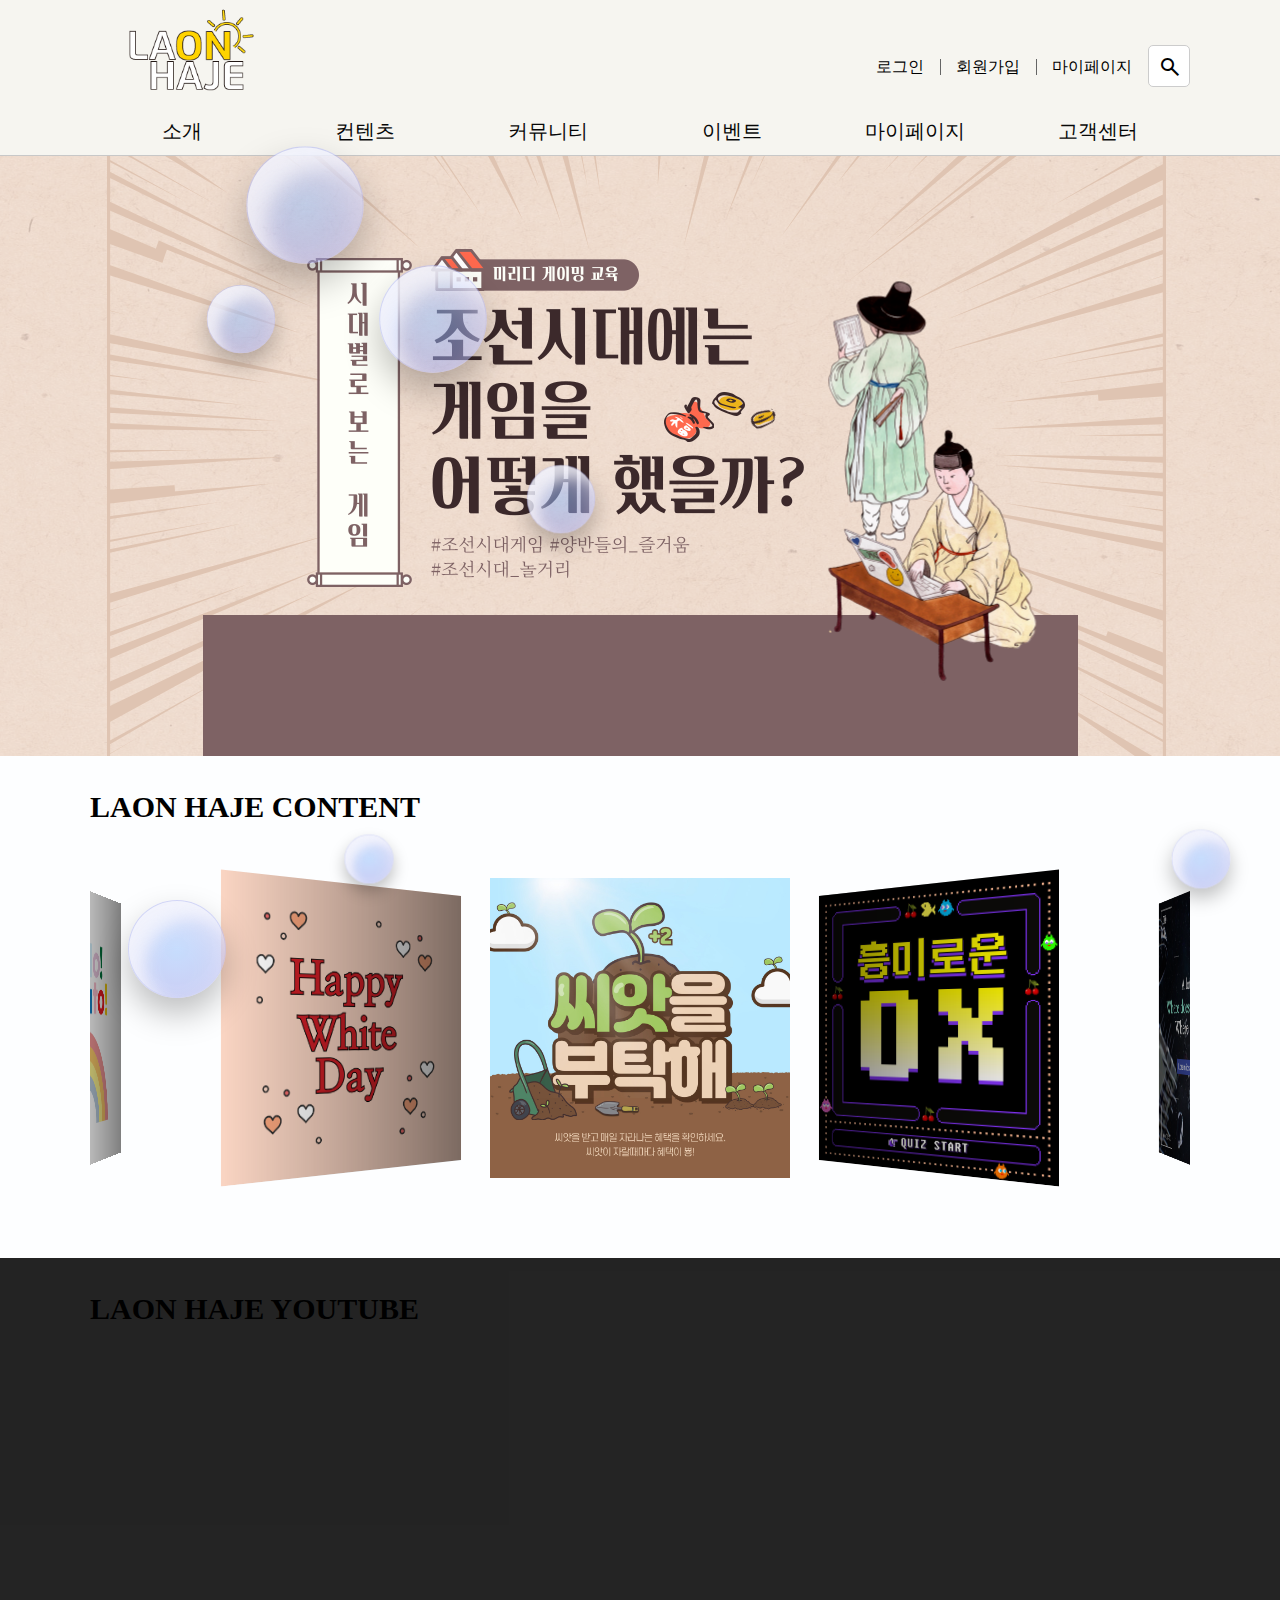
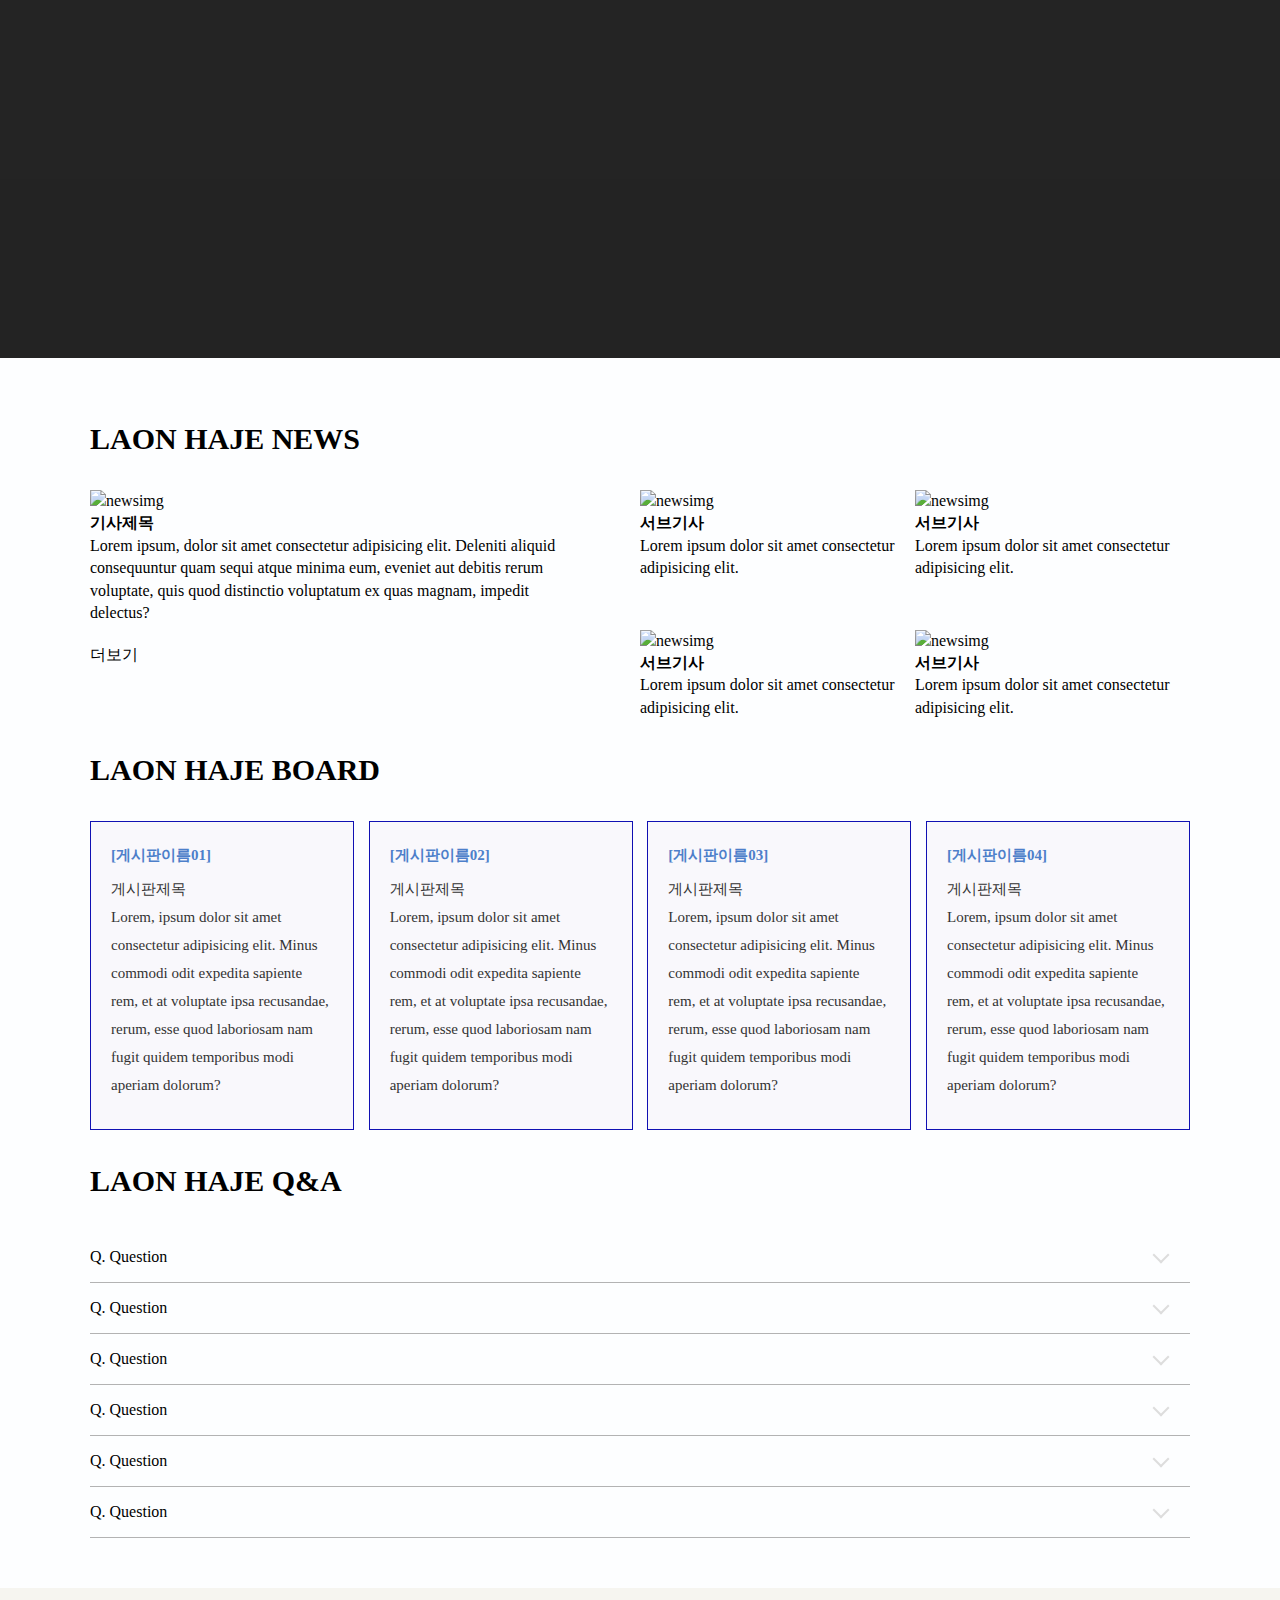
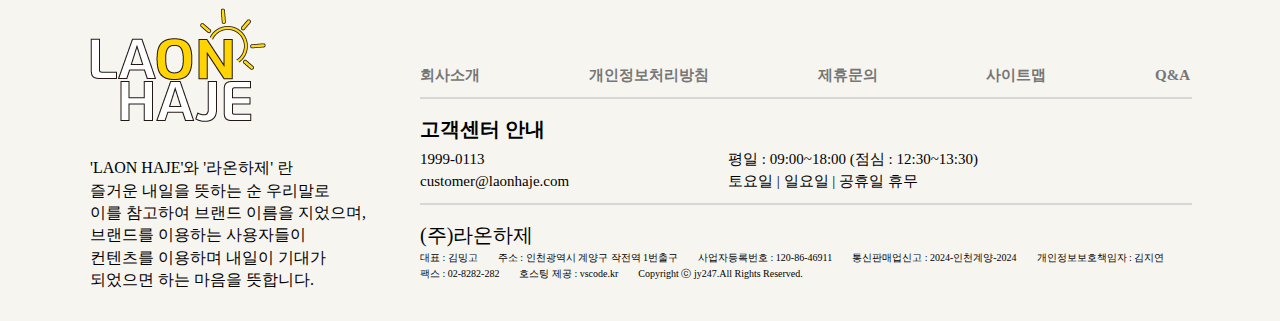
==== index.html @ 04960719 "경로변경" ====
<!DOCTYPE html>
<html lang="ko">
  <head>
    <meta charset="UTF-8" />
    <meta name="viewport" content="width=device-width, initial-scale=1.0" />
    <title>LAONHAJE RETRY</title>

    <link rel="stylesheet" href="./CSS/reset.css" />

    <!-- 슬라이드 -->
    <link rel="stylesheet"href="https://cdn.jsdelivr.net/npm/swiper@8/swiper-bundle.min.css"/>

    <!-- CSS연결 -->
    <link rel="stylesheet" href="./CSS/style.css" />
    <link rel="stylesheet" href="./CSS/slide.css" />
    <link rel="stylesheet" href="./SCSS/style.scss">

    <!-- 구글 머티리얼 아이콘 연결 -->
    <link rel="preconnect" href="https://fonts.googleapis.com" />
    <link rel="preconnect" href="https://fonts.gstatic.com" crossorigin />
    <link href="https://fonts.googleapis.com/css2?family=Nanum+Gothic:wght@400;700&display=swap" rel="stylesheet" />

    <link rel="stylesheet" href="https://fonts.googleapis.com/css2?family=Material+Symbols+Outlined:opsz,wght,FILL,GRAD@24,400,0,0" />  


    <!--  GSAP (애니메이션 링크) 순서주의!! -->
    <!-- main.js에서 사용하므로 js 앞에다가 두기 -->
    <!-- https://cdnjs.com/libraries/gsap -->
    <script
      src="https://cdnjs.cloudflare.com/ajax/libs/gsap/3.12.5/gsap.min.js"
      integrity="sha512-7eHRwcbYkK4d9g/6tD/mhkf++eoTHwpNM9woBxtPUBWm67zeAfFC+HrdoE2GanKeocly/VxeLvIqwvCdk7qScg=="
      crossorigin="anonymous"
      referrerpolicy="no-referrer"
    ></script>

    <!-- ScrollToPlugin -->
    <script
      src="https://cdnjs.cloudflare.com/ajax/libs/gsap/3.12.5/ScrollToPlugin.min.js"
      integrity="sha512-1PKqXBz2ju2JcAerHKL0ldg0PT/1vr3LghYAtc59+9xy8e19QEtaNUyt1gprouyWnpOPqNJjL4gXMRMEpHYyLQ=="
      crossorigin="anonymous"
      referrerpolicy="no-referrer"
    ></script>

    <!-- ScrollMagic  -->
    <script
      src="https://cdnjs.cloudflare.com/ajax/libs/ScrollMagic/2.0.8/ScrollMagic.min.js"
      integrity="sha512-8E3KZoPoZCD+1dgfqhPbejQBnQfBXe8FuwL4z/c8sTrgeDMFEnoyTlH3obB4/fV+6Sg0a0XF+L/6xS4Xx1fUEg=="
      crossorigin="anonymous"
      referrerpolicy="no-referrer"
    ></script>

    <!-- EVENT SLIDE -->
    <script src="https://cdn.jsdelivr.net/npm/swiper@8/swiper-bundle.min.js"></script>

    <!-- 스크립트 -->
    <script defer src="./JS/script.js"></script>
    <script defer src="./JS/youtub.js"></script>
    <script defer src="./JS/slide.js"></script>
  </head>
  <body>
    <!-- 장난꾸러기 낭낭 + 밝은 컬러 색상 컨택 -->
    <!-- 버블버블 느낌 (백그라운드 이미지에 == 이벤트 같은 페이지 백그라운드로 넣어버리기 auto XX 새로고침 했을때 뽈로로롱)낭낭 + 통통뛰는 느낌 애니메이션 컨택 -->
    <!-- 네브 바 하버 드롭다운 각각 주기 -->
    <!-- 네븝바 li a  하버시 볼드체 + 그림자 색상 넣기 -->
    <!-- 서치바 트랜지션 애니메이션 -->
    <!-- 헤더영역 -->

    <header id="header">
      <!-- .inner : 내용을 가운데 정렬하는 용도 -->
      <div class="inner">
        <a href="./index.html" class="logo">
          <img src="./IMG/logo_01.png" alt="logo" />
        </a>

        <!-- sub menu(header right top) -->
        <div class="sub-menu">
          <!-- menu item -->
          <ul class="menu">
            <li>
              <a href="./login.html">로그인</a>
            </li>
            <li>
              <a href="./join.html">회원가입</a>
            </li>
            <li>
              <a href="./login.html">마이페이지</a>
            </li>
          </ul>
          <!-- 검색영역 -->
          <div class="search">
            <input type="text" placeholder="궁금하신 점이 있으신가요?" />
            <span class="material-symbols-outlined">
              search
              </span>
          </div>
        </div>

        <!-- main menu (header right bottom)-->

      <nav>
        <ul class="main-menu">
          <li class="item">
            <a href="javascript:void(0)" class="item__name">소개</a>
            <div class="item__contents">
              <ul class="inner">
                <li><a href="javascript:void(0)">CI</a></li>
                <li><a href="javascript:void(0)">회사소개</a></li>
              </ul>
            </div>
          </li>

          <li class="item">
            <a href="javascript:void(0)" class="item__name">컨텐츠</a>
            <div class="item__contents">
              <ul class="inner">
                <!-- HOT DEAL강조해주기 -->
                <li><a href="javascript:void(0)">HOT DEAL</a></li>
                <li><a href="javascript:void(0)">FREE</a></li>
                <li><a href="./GAME.html">GAME</a></li>
                <li><a href="javascript:void(0)">MOVIE</a></li>
                <li><a href="javascript:void(0)">TRAVEL</a></li>
                <li><a href="javascript:void(0)">STUDY</a></li>
              </ul>
            </div>
          </li>

          <li class="item">
            <a href="javascript:void(0)" class="item__name">커뮤니티</a>
            <div class="item__contents">
              <ul class="inner">
                <li><a href="javascript:void(0)">후기공유</a></li>
                <li><a href="javascript:void(0)">컨텐츠 추천</a></li>
                <li><a href="javascript:void(0)">직원들의 리액션</a></li>
                <li><a href="javascript:void(0)">직원들의 추천템</a></li>
              </ul>
            </div>
          </li>

          <li class="item">
            <a href="javascript:void(0)" class="item__name">이벤트</a>
            <div class="item__contents">
              <ul class="inner">
                <li><a href="javascript:void(0)">진행중 이벤트</a></li>
                <li><a href="javascript:void(0)">당첨자 발표</a></li>
                <li><a href="javascript:void(0)">종료된 이벤트</a></li>
              </ul>
            </div>
          </li>

          <li class="item">
            <a href="javascript:void(0)" class="item__name">마이페이지</a>
            <div class="item__contents">
              <ul class="inner">
                <!-- 말을 좀 다듬어야 할듯 -->
                <li><a href="./login.html">개인정보</a></li>
                <li><a href="./login.html">나의 컨텐츠</a></li>
                <li><a href="./login.html">응모한 이벤트</a></li>
              </ul>
            </div>
          </li>

          <li class="item">
            <a href="javascript:void(0)" class="item__name">고객센터</a>
            <div class="item__contents">
              <ul class="inner">
                <li><a href="javascript:void(0)">자주하는 질문</a></li>
                <li><a href="./login.html">건의하기</a></li>
                <li><a href="javascript:void(0)">Q&A</a></li>
              </ul>
            </div>
          </li>
        </ul>
      </nav>
      </div>
    </header>

    <!-- 컨텐츠 영역 -->

    <!-- MAIN BANNER -->
    <section id="full">
      <div class="bubble-group">
        <div class="bubble b1"></div>
        <div class="bubble b2"></div>
        <div class="bubble b3"></div>
        <div class="bubble b4"></div>
        <div class="bubble b5"></div>
        <div class="bubble b6"></div>
        <div class="bubble b7"></div>
      </div>
      <section class="main_banner">
        <!-- Swiper -->
        <div class="swiper mySwiper">
          <div class="swiper-wrapper">
            <div class="swiper-slide"><img src="./IMG/Slide01.png" alt="slide_img01"></div>
            <div class="swiper-slide"><img src="./IMG/Slide02.png" alt="slide_img02"></div>
            <div class="swiper-slide"><img src="./IMG/Slide03.png" alt="slide_img03"></div>
            <div class="swiper-slide"><img src="./IMG/Slide04.png" alt="slide_img04"></div>
            <div class="swiper-slide"><img src="./IMG/Slide05.png" alt="slide_img05"></div>
            <div class="swiper-slide"><img src="./IMG/Slide06.png" alt="slide_img06"></div>
            <div class="swiper-slide"><img src="./IMG/Slide07.png" alt="slide_img07"></div>
            <div class="swiper-slide"><img src="./IMG/Slide08.png" alt="slide_img08"></div>
            <div class="swiper-slide"><img src="./IMG/Slide09.png" alt="slide_img09"></div>
          </div>
          <div class="swiper-button-next"></div>
          <div class="swiper-button-prev"></div>
        </div>
        <!-- <img src="" alt=""> -->
      </section>

      <!-- CONTENT -->
      <section class="content inner">
        <h2>LAON HAJE CONTENT</h2>
        <!-- <div class="content_focus">
          <span class="content_focus01"></span>
          <span class="content_focus02"></span>
          <span class="content_focus03"></span>
        </div> -->
        <div class="swiper mySwiper">
          <div class="swiper-wrapper">
            <div class="swiper-slide">
              <img src="./IMG/content01.jpg" alt="slide02_img"/>
            </div>
            <div class="swiper-slide">
              <img src="./IMG/content02.jpg"  alt="slide02_img"/>
            </div>
            <div class="swiper-slide">
              <img src="./IMG/content03.jpg" alt="slide02_img" />
            </div>
            <div class="swiper-slide">
              <img src="./IMG/content04.jpg" alt="slide02_img" />
            </div>
            <div class="swiper-slide">
              <img src="./IMG/content05.jpg" alt="slide02_img" />
            </div>
            <div class="swiper-slide">
              <img src="./IMG/content06.jpg" alt="slide02_img" />
            </div>
            <div class="swiper-slide">
              <img src="./IMG/content07.jpg" alt="slide02_img" />
            </div>
            <div class="swiper-slide">
              <img src="./IMG/content08.jpg" alt="slide02_img" />
            </div>
            <div class="swiper-slide">
              <img src="./IMG/content09.jpg" alt="slide02_img" />
            </div>
          </div>

          <div class="swiper-pagination"></div>
        </div>
      </section>

      <!-- YOUTUBE -->
      <section class="youtube">
        <h2 class="inner">LAON HAJE YOUTUBE</h2>
        <div class="youtube__area">
          <!-- 살제 영상이 재생될 요소 -->
          <div id="player"></div>
        </div>

        <!-- 섹션 전체를 덮을 요소 -->
        <div class="youtube__cover"></div>
      </section>

      <!-- NEWS -->
      <section class="news inner">
        <h2>LAON HAJE NEWS</h2>
        <div class="contenst-news">
          <div class="left">
            <div class="left_box">
              <div class="main_news_box">
                <img src="https://via.placeholder.com/500x230" alt="newsimg">
                <a href="#none">
                  <h3>기사제목</h3>
                  <p>Lorem ipsum, dolor sit amet consectetur adipisicing elit. Deleniti aliquid consequuntur quam sequi atque minima eum, eveniet aut debitis rerum voluptate, quis quod distinctio voluptatum ex quas magnam, impedit delectus?</p>
                  <a href="#none" class="btn">더보기</a>
                </a>
              </div>
            </div>
          </div>

          <div class="right">
            <div class="right_box">
              <div class="top-news">
                <div class="sub_news_box01">
                  <img src="https://via.placeholder.com/250x100" alt="newsimg" />
                  <a href="#none">
                    <h4>서브기사</h4>
                    <p>Lorem ipsum dolor sit amet consectetur adipisicing elit.</p>
                  </a>
                </div>
                <div class="sub_news_box01">
                  <img src="https://via.placeholder.com/250x100" alt="newsimg" />
                  <a href="#none">
                    <h4>서브기사</h4>
                    <p>Lorem ipsum dolor sit amet consectetur adipisicing elit.</p>
                  </a>
                </div>
              </div>
              <div class="bottom-news">
                <div class="sub_news_box01">
                  <img src="https://via.placeholder.com/250x100" alt="newsimg" />
                  <a href="#none">
                    <h4>서브기사</h4>
                    <p>Lorem ipsum dolor sit amet consectetur adipisicing elit.</p>
                  </a>
                </div>
                <div class="sub_news_box01">
                  <img src="https://via.placeholder.com/250x100" alt="newsimg" />
                  <a href="#none">
                    <h4>서브기사</h4>
                    <p>Lorem ipsum dolor sit amet consectetur adipisicing elit.</p>
                  </a>
                </div>
              </div>
            </div>
          </div>
        </div>
      </section>

      <!-- BOARD -->
      <!-- 팝업 추가 예정 -->
      <section class="board inner">
        <h2>LAON HAJE BOARD</h2>
        <ul class="board-line">
          <li>
            <a href="#none" class="defalt_board">
              <span>[게시판이름01]</span>
              <p>게시판제목</p>
              <p>
                Lorem, ipsum dolor sit amet consectetur adipisicing elit. Minus
                commodi odit expedita sapiente rem, et at voluptate ipsa
                recusandae, rerum, esse quod laboriosam nam fugit quidem
                temporibus modi aperiam dolorum?
              </p>
            </a>
            <div class="hidden_board h-01">
              <span>[게시판이름01]</span>
              <p>게시판제목</p>
              <p>
                Lorem, ipsum dolor sit amet consectetur adipisicing elit. Minus
                commodi odit expedita sapiente rem, et at voluptate ipsa
                recusandae, rerum, esse quod laboriosam nam fugit quidem
                temporibus modi aperiam dolorum?
              </p>
              <a class="close_btn" href="#none"> 더보기 </a>
            </div>
          </li>

          <li>
            <a href="#none" class="defalt_board">
              <span>[게시판이름02]</span>
              <p>게시판제목</p>
              <p>
                Lorem, ipsum dolor sit amet consectetur adipisicing elit. Minus
                commodi odit expedita sapiente rem, et at voluptate ipsa
                recusandae, rerum, esse quod laboriosam nam fugit quidem
                temporibus modi aperiam dolorum?
              </p>
            </a>
            <div class="hidden_board h-02">
              <span>[게시판이름02]</span>
              <p>게시판제목</p>
              <p>
                Lorem, ipsum dolor sit amet consectetur adipisicing elit. Minus
                commodi odit expedita sapiente rem, et at voluptate ipsa
                recusandae, rerum, esse quod laboriosam nam fugit quidem
                temporibus modi aperiam dolorum?
              </p>
              <a class="close_btn" href="#none"> 더보기 </a>
            </div>
          </li>

          <li class="mobile_hidden">
            <a href="#none" class="defalt_board">
              <span>[게시판이름03]</span>
              <p>게시판제목</p>
              <p>
                Lorem, ipsum dolor sit amet consectetur adipisicing elit. Minus
                commodi odit expedita sapiente rem, et at voluptate ipsa
                recusandae, rerum, esse quod laboriosam nam fugit quidem
                temporibus modi aperiam dolorum?
              </p>
            </a>
            <div class="hidden_board h-03">
              <span>[게시판이름03]</span>
              <p>게시판제목</p>
              <p>
                Lorem, ipsum dolor sit amet consectetur adipisicing elit. Minus
                commodi odit expedita sapiente rem, et at voluptate ipsa
                recusandae, rerum, esse quod laboriosam nam fugit quidem
                temporibus modi aperiam dolorum?
              </p>
              <a class="close_btn" href="#none"> 더보기 </a>
            </div>
          </li>

          <li class="mobile_hidden">
            <a href="#none" class="defalt_board">
              <span>[게시판이름04]</span>
              <p>게시판제목</p>
              <p>
                Lorem, ipsum dolor sit amet consectetur adipisicing elit. Minus
                commodi odit expedita sapiente rem, et at voluptate ipsa
                recusandae, rerum, esse quod laboriosam nam fugit quidem
                temporibus modi aperiam dolorum?
              </p>
            </a>
            <div class="hidden_board h-04">
              <span>[게시판이름04]</span>
              <p>게시판제목</p>
              <p>
                Lorem, ipsum dolor sit amet consectetur adipisicing elit. Minus
                commodi odit expedita sapiente rem, et at voluptate ipsa
                recusandae, rerum, esse quod laboriosam nam fugit quidem
                temporibus modi aperiam dolorum?
              </p>
              <a class="close_btn" href="#none"> 더보기 </a>
            </div>
          </li>
        </ul>
      </section>

      <!-- Q&A -->
      <!-- 제이쿼리 또는 스크립트 사용으로 드롭다운 넣기 -->
      <section class="qna inner">
        <h2>LAON HAJE Q&A</h2>
        <div class="qna_box">
          <dl class="dl_box">
            <dt class="question">Q. Question</dt>
            <dd class="answer">A. Answer</dd>

            <dt class="question">Q. Question</dt>
            <dd class="answer">A. Answer</dd>

            <dt class="question">Q. Question</dt>
            <dd class="answer">A. Answer</dd>

            <dt class="question">Q. Question</dt>
            <dd class="answer">A. Answer</dd>

            <dt class="question">Q. Question</dt>
            <dd class="answer">A. Answer</dd>

            <dt class="question">Q. Question</dt>
            <dd class="answer">A. Answer</dd>
          </dl>
        </div>
      </section>
    </section>

    <!-- 푸터영역 -->
  <footer id="footer">
    <div class="footer_cover inner">
      <div class="footer_left">
        <div class="logo">
          <img src="./IMG/logo_01_footer.png" alt="footer_logo">
        </div>
        <div class="barand_about">
          <p>'LAON HAJE'와 '라온하제' 란 <br>
            즐거운 내일을 뜻하는 순 우리말로 <br>
            이를 참고하여 브랜드 이름을 지었으며, <br>
            브랜드를 이용하는 사용자들이 <br>
            컨텐츠를 이용하며 내일이 기대가 <br>
            되었으면 하는 마음을 뜻합니다. <br>
          </p>
        </div>
        
      </div>
      <div class="footer_right">
        <div class="footer_nav">
          <ul>
            <li><a href="#none">회사소개</a></li>
            <li><a href="#none">개인정보처리방침</a></li>
            <li><a href="#none">제휴문의</a></li>
            <li><a href="#none">사이트맵</a></li>
            <li><a href="#none">Q&A</a></li>
          </ul>
        </div>
        

      <div class="customer">
        <span class="big">고객센터 안내</span><br />

        <div class="customer_full">
          <div class="customer_left">
            <span class="regul">1999-0113 <br />customer@laonhaje.com</span>
          </div>
  
          <div class="customer_right">
            <span class="regul">
              평일 : 09:00~18:00 (점심 : 12:30~13:30)
              <br />토요일 | 일요일 | 공휴일 휴무
            </span>
          </div>
        </div>
      
      </div>

      <div class="footer_sub">
        <span class="txt_ju">(주)라온하제</span>
        <div class="footer_left">
          <div class="address01 same_ft">
            <ul>
              <li>대표 : 김밍고</li>
              <li>주소 : 인천광역시 계양구 작전역 1번출구</li> 
              <li>사업자등록번호 : 120-86-46911</li>
              <li>통신판매업신고 : 2024-인천계양-2024</li>
              <li>개인정보보호책임자 : 김지연</li> 
              <li>팩스 : 02-8282-282</li> 
              <li>호스팅 제공 : vscode.kr</li>
              <li>Copyright ⓒ jy247.All Rights Reserved.</li>
            </ul>
          </div>
      </div>
    </div>
    </div>

  </footer>
  </body>


</html>
---- CSS/style.css ----
@font-face{
  font-family:'ImcreSoojin';
  src:url("https://cdn.jsdelivr.net/gh/projectnoonnu/noonfonts_20-04@2.3/ImcreSoojin.woff") format("woff");
  font-weight:normal;
  font-style:normal
}

@font-face{
  font-family:'GmarketSansMedium';
  src:url("https://cdn.jsdelivr.net/gh/projectnoonnu/noonfonts_2001@1.1/GmarketSansMedium.woff") format("woff");
  font-weight:normal;
  font-style:normal
}

@font-face{
  font-family:'GmarketSansBold';
  src:url("https://cdn.jsdelivr.net/gh/projectnoonnu/noonfonts_2001@1.1/GmarketSansBold.woff") format("woff");
  font-weight:normal;
  font-style:normal;
}

@font-face{
  font-family:'UhBeeSeulvely';
  src:url("https://cdn.jsdelivr.net/gh/projectnoonnu/noonfonts_five@.2.0/UhBeeSeulvely.woff") format("woff");
  font-weight:normal;
  font-style:normal;
}

@font-face{
  font-family:'BRBA_B';
  src:url("https://cdn.jsdelivr.net/gh/projectnoonnu/noonfonts_seven@1.2/BRBA_B.woff") format("woff");
  font-weight:normal;
  font-style:normal;
}

@font-face{
  font-family:'RixYeoljeongdo_Regular';
  src:url("https://cdn.jsdelivr.net/gh/projectnoonnu/noonfonts_2102-01@1.0/RixYeoljeongdo_Regular.woff") format("woff");
  font-weight:normal;
  font-style:normal;
}

@font-face{
  font-family:'TmoneyRoundWindExtraBold';
  src:url("https://cdn.jsdelivr.net/gh/projectnoonnu/noonfonts_20-07@1.0/TmoneyRoundWindExtraBold.woff") format("woff");
  font-weight:normal;
  font-style:normal;
}

@font-face{
  font-family:'KOTRA_BOLD-Bold';
  src:url("https://cdn.jsdelivr.net/gh/projectnoonnu/noonfonts_20-10-21@1.1/KOTRA_BOLD-Bold.woff") format("woff");
  font-weight:normal;
  font-style:normal;
}

@font-face{
  font-family:'NEXON Lv1 Gothic OTF';
  src:url("https://cdn.jsdelivr.net/gh/projectnoonnu/noonfonts_20-04@2.1/NEXON Lv1 Gothic OTF.woff") format("woff");
  font-weight:normal;
  font-style:normal;
}

@font-face{
  font-family:'NEXON Lv2 Gothic Bold';
  src:url("https://cdn.jsdelivr.net/gh/projectnoonnu/noonfonts_20-04@2.1/NEXON Lv2 Gothic Bold.woff") format("woff");
  font-weight:normal;
  font-style:normal;
}

@font-face{
  font-family:'RixYeoljeongdo_Regular';
  src:url("https://cdn.jsdelivr.net/gh/projectnoonnu/noonfonts_2102-01@1.0/RixYeoljeongdo_Regular.woff") format("woff");
  font-weight:normal;
  font-style:normal;
}

@font-face{font-family:'Binggrae-Bold';
  src:url("https://cdn.jsdelivr.net/gh/projectnoonnu/noonfonts_one@1.0/Binggrae-Bold.woff") format("woff");
  font-weight:normal;
  font-style:normal;
}

@font-face{
  font-family:'TmonMonsori';
  src:url("https://cdn.jsdelivr.net/gh/projectnoonnu/noonfonts_two@1.0/TmonMonsori.woff") format("woff");
  font-weight:normal;
  font-style:normal;
}

@font-face{
  font-family:'JSDongkang-Regular';
  src:url("https://cdn.jsdelivr.net/gh/projectnoonnu/noonfonts_2001@1.1/JSDongkang-RegularA1.woff") format("woff");
  font-weight:normal;
  ont-style:normal;
}

@font-face{
  font-family:'JSDongkang-Bold';
  src:url("https://cdn.jsdelivr.net/gh/projectnoonnu/noonfonts_2001@1.1/JSDongkang-BoldA1.woff") format("woff");
  font-weight:normal;
  font-style:normal;
}


body{
  background-color: #f6fcff38;
  font-size: 16px;
  font-weight: 400;
  line-height: 1.4;
  color: #000000;
}

a{
  text-decoration: none;
}

img{
  display: block;
}

.inner{
  max-width: 1100px;
  margin: 0 auto;
  position: relative;
}

/*  background_effect-BUBBLE */
.bubble{
  position:absolute;
  width:6em;
  height:6em;
  border:1px solid rgba(255,255,255,0.1);
  border-radius:50%;
  background: radial-gradient(ellipse at center,  rgba(144, 187, 252, 0.5) 0%,rgba(154, 162, 235, 0.493) 70%);
  box-shadow: inset 0 20px 30px rgba(255, 255, 255, 0.4), inset 1em 1em 1em rgba(255, 255, 255, 0.6), 0 1em 2em rgba(0, 0, 0, 0.25);
  z-index: 20;
}
.bubble:hover{
  display:none;
}

.b1{
  animation: floatup 10s linear infinite, sideways 5s ease-in-out infinite alternate;
  left: 10%;
  top:100%; 
}
.b2{
  animation: floatup 5s linear infinite, sideways 4s ease-in-out 1s infinite alternate;
  left: 15%;
  top: 30%;
  transform: scale(.7);
}
.b3{
  animation: floatup 4s linear infinite, sideways 6s ease-in-out 6s infinite alternate;
  left: 20%;
  transform: scale(1.2);
}
.b4{
  animation: floatup 6s linear infinite, sideways 5s ease-in-out 3s infinite alternate;
  left: 25%;
  top:90%;
  transform: scale(.5);
}
.b5{
  animation: floatup 8s linear infinite, sideways 6s ease-in-out 3s infinite alternate;
  left: 30%;
  top:30%;
  transform: scale(1.1);
}
.b6{
  animation: floatup 7s linear infinite, sideways 4s ease-in-out 3.5s infinite alternate;
  left:40%;
  top:50%;
  transform: scale(.7);
}
.b7{
  animation: floatup 6s linear infinite, sideways 5s ease-in-out 4s infinite alternate;
  left: 90%;
  top:90%;
  transform: scale(.6);
}
@keyframes floatup{
  0% {margin-top: 50%;}
  100% {margin-top: -50%;}
}
@keyframes sideways{
  0% {margin-left: 0em;}
  100%{margin-left: 20em;}
  100% {margin-left: 0px;}
}

/* HEADER */
header {
  background-color: #f6f5f0;
  border-bottom: 1px solid #c8c8c8;
  width: 100%;
  position: fixed;
  top: 0;
  z-index: 9;
}

header > .inner{
  /* background-color: #aefff8; */
  height: 155px;
}

header > .inner > .logo{
  width: 30%;
  position: absolute;
  top: -25px;
  left: -25px;
}

header > .inner > .logo > img{
  width: 250px;
}


/* 서브 메뉴 */
header .sub-menu{
  position: absolute;
  top: 45px;
  right: 0;
  display: flex;
}

header .sub-menu .menu{
  display: flex;
  font-family:'NEXON Lv1 Gothic OTF';
}

header .sub-menu .menu li{
  position: relative;
}

header .sub-menu .menu li a {
  display: block;
  padding: 11px 16px;
  font-size: 16px;
  color: #000000;
}

header .sub-menu .menu li a:hover{
  color: #0b0980;
  font-weight: bold;
}


/* 메뉴 아이템 사이 구분선 */
header .sub-menu .menu li::after{
  display: inline-block;
  content:"";  /* 필수 속성 */
  width: 1px;
  height: 16px;
  background-color: #656565;
  position: absolute;
  top: 0;
  bottom: 0;
  margin: auto;
}

header .sub-menu .menu li:first-child::after{
  display: none;
 }

header .sub-menu .search{
  position: relative;
  height: 34px;
}

header .sub-menu .search input{
  width: 36px;
  height: 34px;
  padding: 20px 20px;
  border: 1px solid #ccc;
  border-radius: 5px;
  box-sizing: border-box;
  background-color: #fff;
  color: #777;
  font-size: 12px;
  transition: width 0.4s;
}

header .sub-menu .search input:focus{
  width: 190px;
  border-color: #5646df;
}

header .sub-menu .search .material-symbols-outlined{  
  height: 15px;
  margin: auto;
  transition: opacity 0.4s;
  position: absolute;
  top: 10px;
  right: 8px
}

header .sub-menu .search input:focus + .material-symbols-outlined{
  opacity: 0;
}

/* 메인메뉴 */
header .main-menu{
  display: flex;
  position: absolute;
  bottom: 0;
  right: 0;
  z-index: 10; 
  width: 100%;
}

header .main-menu .item{
  flex: 1;
}

header .main-menu .item .item__name{
  display: block;
  padding: 10px 20px;
  font-family:'NEXON Lv1 Gothic OTF';
  width: auto;
  font-size: 20px;
  color: #070707;
  text-align: center;
}

header .main-menu .item:hover .item__name{
  background-color: #87a9f3;
  color: #000000;
  font-weight: bold;
  border-radius: 6px 6px 0 0; 

}

header .main-menu .item .item__contents{
  background-color: #cfcfcc;
  position: fixed;
  width: 100%;
  left: 0;
  display: none;
}

header .main-menu .item:hover .item__contents{
  display: block;
}

header .main-menu .item .item__contents > ul{
  display: flex;
  padding: 20px 0;
  flex-direction: row;
}

header .main-menu .item .item__contents > ul >li{
  margin: 0 auto;
  text-align: center;
  width: 100%;
}

header .main-menu .item .item__contents > ul > li > a{
  padding: 5px 0;
  font-size: 20px;
  font-family:'NEXON Lv1 Gothic OTF';
  color: #000000;
  cursor: pointer;
}

header .main-menu .item .item__contents > ul > li:hover a{
  color: #000000;
  font-weight: bold;
}


#full{
  height: auto;
  margin-bottom: 50px;
}

/* MAIN BANNER */
.main_banner{
  margin-top: 156px;
  /* background-image: url("https://via.placeholder.com/1280x600"); */
  background-position: center;
  height: 600px;
}



/* CONTENT */
.content{


}

.content h2{
  text-align: left;
  padding: 30px 0 0;
  font-size: 30px;

}
/* .content_focus{
  width: 100%;
  display: flex;
  margin: 0 auto;
}

.content_focus .content_focus01{
  background-color: yellow;
  width: 45px;
  height: 5px;
  transform: rotate(60deg);
  margin: 0 auto;
}
.content_focus .content_focus02{
  background-color: yellow;
  width: 45px;
  height: 5px;
  transform: rotate(90deg);
  margin: 0 auto;
}
.content_focus .content_focus03{
  background-color: yellow;
  width: 45px;
  height: 5px;
  transform: rotate(-60deg);
  margin: 0 auto;
} */


/* YOUTUBE */
.youtube{
  position: relative; /*부모에 위치 기준*/
  height: 700px;
  background-color: #333;
  overflow: hidden;
  margin: 30px 0;
}

.youtube h2{
  text-align: left;
  padding: 30px 0;
  font-size: 30px;
}

.youtube .youtube__area{
  /* 유튜브의 표준 영상 비율 16:9 */
  width: 1920px;
  height: 1080px;
  position: absolute;
  left : 50%;
  top : 50%;
  --width:1920px;
  --height:1080px;
  width: var(--width);
  height: var(--height);
  margin-left: calc(var(--width) / -2);
  margin-top: calc(var(--height) / -2);
}

#player{
  width: 100%;
  height: 100%;
}

.youtube .youtube__cover{
  position: absolute;
  top: 0;
  left: 0;
  width: 100%;
  height: 100%;
  background-color: rgba(0, 0, 0, 0.3);
}

.youtube .inner{
  height: 100%;
}

/* NEWS */
.news{

}

.news h2{
  text-align: left;
  padding: 30px 0;
  font-size: 30px;
}

.news .contenst-news{
  display: flex;
  justify-content: space-between;  
  font-family: 'NEXON Lv1 Gothic OTF';
}

.news .contenst-news .left{
  width: 50%;
}

.news .contenst-news .left .left_box{
  width: 90%;
}

.news .contenst-news .left .left_box .main_news_box{
  width: 100%;
}

.news .contenst-news .left .left_box .main_news_box a{
  color: #000;
}

.news .contenst-news .left .left_box .main_news_box .btn{
  margin: 20px 0 0 0;
  display: inline-block;
}


.news .contenst-news .left .left_box > img{
  
}

.news .contenst-news .right{
  width: 50%;
}

.news .contenst-news .right .right_box{
  width: 100%;

}

.news .contenst-news .right .right_box .top-news {
  display: flex;
  margin-bottom: 50px;
  justify-content: space-between;
}

.news .contenst-news .right .right_box .top-news img{
  
}

.news .contenst-news .right .right_box a{
  color: #000;
}


.news .contenst-news .right .right_box .bottom-news {
  display: flex;
  justify-content: space-between;  
}

/* BOARD */
.board{

}

.board h2{
  text-align: left;
  padding: 30px 0;
  font-size: 30px;
}

.board .board-line{
  display: flex;
  justify-content: space-between;
}

.board .board-line > li{
  background-color: #f9f8fc;
  position: relative;
  width: 24%;
  border: 1px solid #1111b3;
  box-sizing: border-box;
}

.board .board-line > li > .defalt_board{
  height: auto;
  padding-bottom: 30px;
  display: block;
  width: 100%;
}

.board .board-line li span{
  font-size: 15px;
  color: #4d7fca;
  text-align: left;
  line-height: 23px;
  display: block;
  margin: 22px 20px 8px;
  font-weight: bold;
  font-family: 'JSDongkang-Bold';
}

.board .board-line li h4{
  font-size: 16px;
  color: #000;
  text-align: left;
  display: block;
  margin: 0 20px;
  font-family: 'JSDongkang-Bold';
}

.board .board-line li  p{
  text-align: left;
  display: block;
  line-height: 28px;
  color: #333;
  margin: 0 20px;
  font-size: 15px;
  font-family: 'NEXON Lv1 Gothic OTF';s
}


.board .board-line > li .hidden_board{
  width: 15%;
  height: 35%;
  background-color: #e0e0e0;
  position: absolute;
  border: 1px solid #1111b3;
  box-sizing: border-box;
  display: none;
  z-index: 10;
}

.board .board-line > li .hidden_board.h-01{
  top: calc(55% - 250px);
  left: calc(35% - 250px);
}

.board .board-line > li .hidden_board.h-02{
  top: calc(55% - 250px);
  left: calc(51% - 250px);
}

.board .board-line > li .hidden_board.h-03{
  top: calc(55% - 250px);
  left: calc(67% - 250px);
}

.board .board-line > li .hidden_board.h-04{
  top: calc(55% - 250px);
  left: calc(83% - 250px);
}

.board .board-line > li .hidden_board .close_btn{
  content: "";
  display: block;
  color: #000;
  font-family: 'JSDongkang-Regular';
  margin-top: 30px;
  right: 15px;
  position: absolute;
}


.board .board-line > li .hidden_board{
  width: 280px;
  height: 360px;
  
}

/* Q&A */
.qna{}

.qna h2{
  text-align: left;
  padding: 30px 0;
  font-size: 30px;
}

.qna .qna_box{}

.qna .qna_box .dl_box{}

.qna .qna_box .dl_box .question{
  line-height: 50px;
  border-bottom: solid 1px #b3b3b3;
  box-sizing: border-box;
  position: relative;
  font-family: 'NEXON Lv1 Gothic OTF';
}

.qna .qna_box .dl_box .question::after{
  display: inline-block;
  width: 10px;
  height: 10px;
  border-top: solid 2px #ddd;
  border-right: solid 2px #ddd;
  transform: rotate(135deg);
  position: absolute;
  top: 17px;
  right: 23px;
  content: "";
}

.qna .qna_box .dl_box .answer{
  line-height: 25px;
  display: none;
  padding: 34px 0;
  font-family: 'NEXON Lv1 Gothic OTF';
  font-weight: bold;
  background-color: #7bade029;
}

/* FOOTER */
#footer{
  background-color: #f6f5f0;
  padding: 20px 0 0;
}

.footer_cover{
  display: flex;
}

.footer_left{
  width: 30%;
}

.customer{
  font-family: 'NEXON Lv1 Gothic OTF';
}

.customer::after{
  content: "";
  display: inline-block;
  border: 0.5px solid #d7d7d7;
  width: 100%;
  margin: 10px 0;
} 

.customer_full{
  display: flex;
}

.customer_left{
  width: 40%;
}

.customer .big{
  font-weight: bold;
  font-size: 20px;
  padding-bottom: 5px;
  display: inline-block;
}

.customer .regul{
  font-size: 15px;
}
.customer >span >p{
}


.barand_about{
  padding:30px 0;
  font-family: 'NEXON Lv1 Gothic OTF';
}

.footer_right{
  width: 70%;
  margin-top: 26px;
}

.footer_nav{
  padding: 30px 0 0;
}

.footer_nav::after{
  content: "";
  display: inline-block;
  border: 0.5px solid #d7d7d7;
  width: 100%;
  margin: 10px 0;
}

.footer_nav > ul{
  display: flex;
  font-family: 'NEXON Lv1 Gothic OTF';
  color: #000;
  justify-content: space-between;
}

.footer_nav > ul > li{

}

.footer_nav > ul > li > a{
  color: #767676;
  font-size: 15px;
  font-weight: bold;
}

.footer_sub{
  font-family: 'NEXON Lv1 Gothic OTF';
  }

.footer_sub .txt_ju{
  font-size: 20px;
}


.footer_sub .footer_left{
  display: flex;
  font-size: 15px;
  width: 100%;
  flex-wrap: wrap;
  flex: 1;
}

.footer_sub .footer_left .address01 > ul{
  display: flex;
  flex-wrap: wrap;
}

.footer_sub .footer_left .address01 > ul > li{
  font-size: 10px;
  padding: 2px 20px 0 0;
}

/* 테블릿 가로, 테블릿 세로 (해상도 768px ~ 1023px)*/
@media all and (max-width:820px) { 
.inner{
  max-width: 820px;
  margin: 0 auto;
  position: relative; 
}

header .main-menu{
  display: flex;
  position: absolute;
  bottom: 0;
  right: 0;
  z-index: 10;
  width: 100%;
  justify-content: space-between;
}

header .main-menu .item {
  flex: none;
}

#full .main_banner{
  height: auto;
}

#full .main_banner .swiper-slide {
  text-align: center;
  font-size: 18px;
  background: #fff;
  display: flex;
  justify-content: center;
}

.content{
  width: 100%;
}

.content h2{
  text-align: center;
} 

.youtube {
  display: none;
}

.news{
  width: 100%;
  background-color: #dfebfd;
  padding-bottom: 30px;
}

.news h2{
  text-align: center;
}

.news .contenst-news .left{
  width: 100%;
}

.news .contenst-news .left .left_box{
  width: 100%;
}

.news .contenst-news .left .left_box .main_news_box img{
  margin: 0 auto;
}

.news .contenst-news .left .left_box .main_news_box a{
  text-align: center;
}

.news .contenst-news .left .left_box .main_news_box a h3{
  font-size: 25px;
}

.news .contenst-news .left .left_box .main_news_box a p{
  font-size: 20px;
}

.news .contenst-news .left .left_box .main_news_box .btn{
  display: none;
}

.news .right{
  display: none;
}

.board{
  padding-bottom: 30px;
}
.board h2{
  text-align: center;
}

.board .board-line{
  flex-wrap: wrap;
}

.board .board-line li{
  width: 100%;
  margin-bottom: 15px;
}

.board .board-line li a span,
.board .board-line li a p{
  text-align: center;
}

.board .board-line li a span{
  font-size: 22px;
}

.board .board-line li a:nth-child(2){
  font-weight: bold;
  font-size: 18px;
}
.board .board-line li a p{
  font-size: 16px;
}

.board .board-line .hidden_board{
  /* 없어져야 함ㅜㅜ */
}

.qna{
  background-color: #dfebfd;
  padding-bottom: 30px;
}

.qna h2{
  text-align: center;
}

.qna .dl_box{
  text-align: center;
  font-size: 25px;
  line-height: 70px;
}

#footer .footer_left .barand_about p{
  font-size: 13px;
}


}

/* 모바일 가로, 모바일 세로 (해상도 480px ~ 767px)*/
@media all and (max-width:430px) {
  .inner{
    max-width: 430px;
    margin: 0 auto;
    position: relative; 
    display: block;
  }
  .bubble.b7{
    display: none;
  }

  header .main-menu{
    display: flex;
    position: absolute;
    bottom: 0;
    right: 0;
    z-index: 10;
    width: 100%;
    justify-content: space-between;
  }
  
  header .main-menu .item {
    flex: none;
  }


  .mobile_hidden{
    display: none;
  }
}
---- CSS/slide.css ----
.main_banner .swiper {
  width: 100%;
  height: 100%;
}

.main_banner .swiper-slide {
  text-align: center;
  font-size: 18px;
  background: #fff;
  display: flex;
  justify-content: center;
  align-items: center;
}

.main_banner .swiper-slide img {
  display: block;
  width: 100%;
  object-fit: cover;
}

.swiper-button-prev:after, 
.swiper-rtl .swiper-button-next:after,
.swiper-button-next:after, 
.swiper-rtl .swiper-button-prev:after{
  display: none;
}


.content .swiper {
  width: 100%;
  padding-top: 50px;
  padding-bottom: 50px;
}

.content .swiper-slide {
  background-position: center;
  background-size: cover;
  width: 300px;
  height: 300px;
}

.content .swiper-slide img {
  display: block;
  width: 100%;
}

.swiper-horizontal>.swiper-pagination-bullets, .swiper-pagination-bullets.swiper-pagination-horizontal{
  display: none;
}
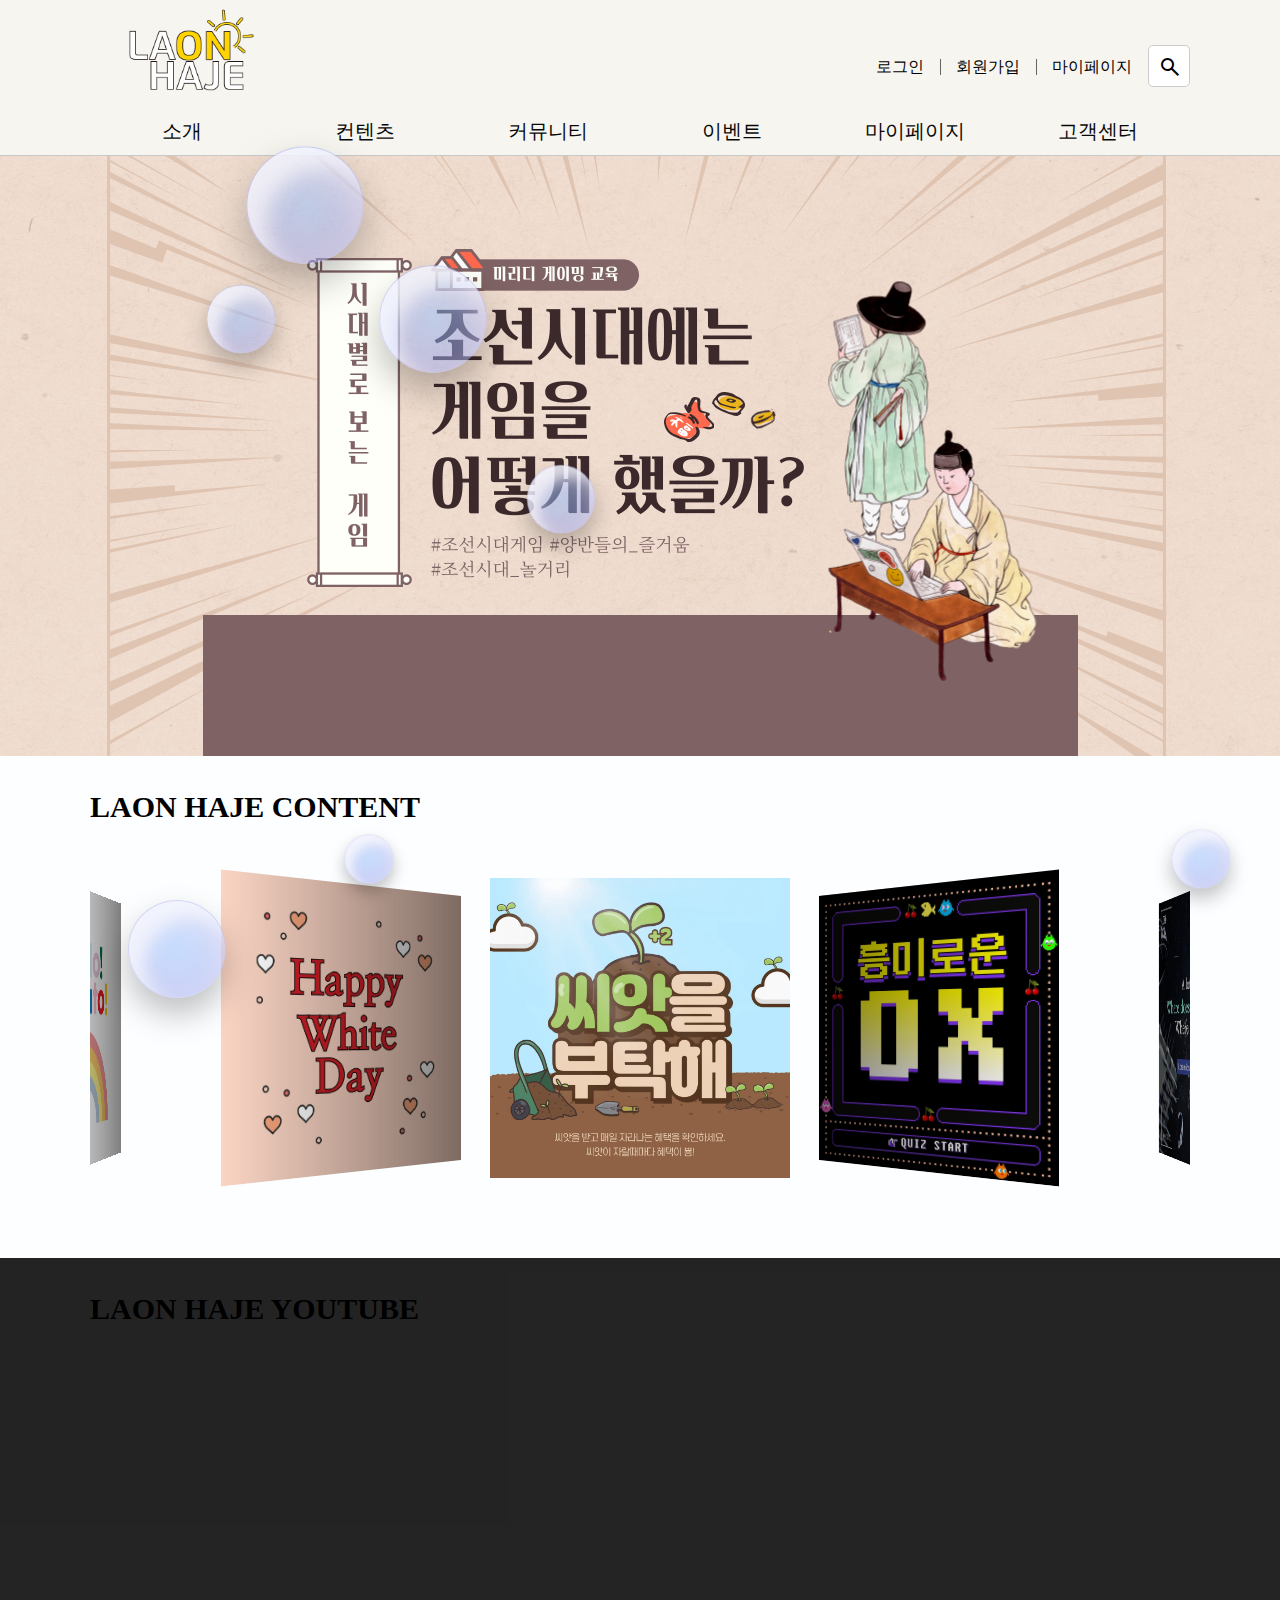
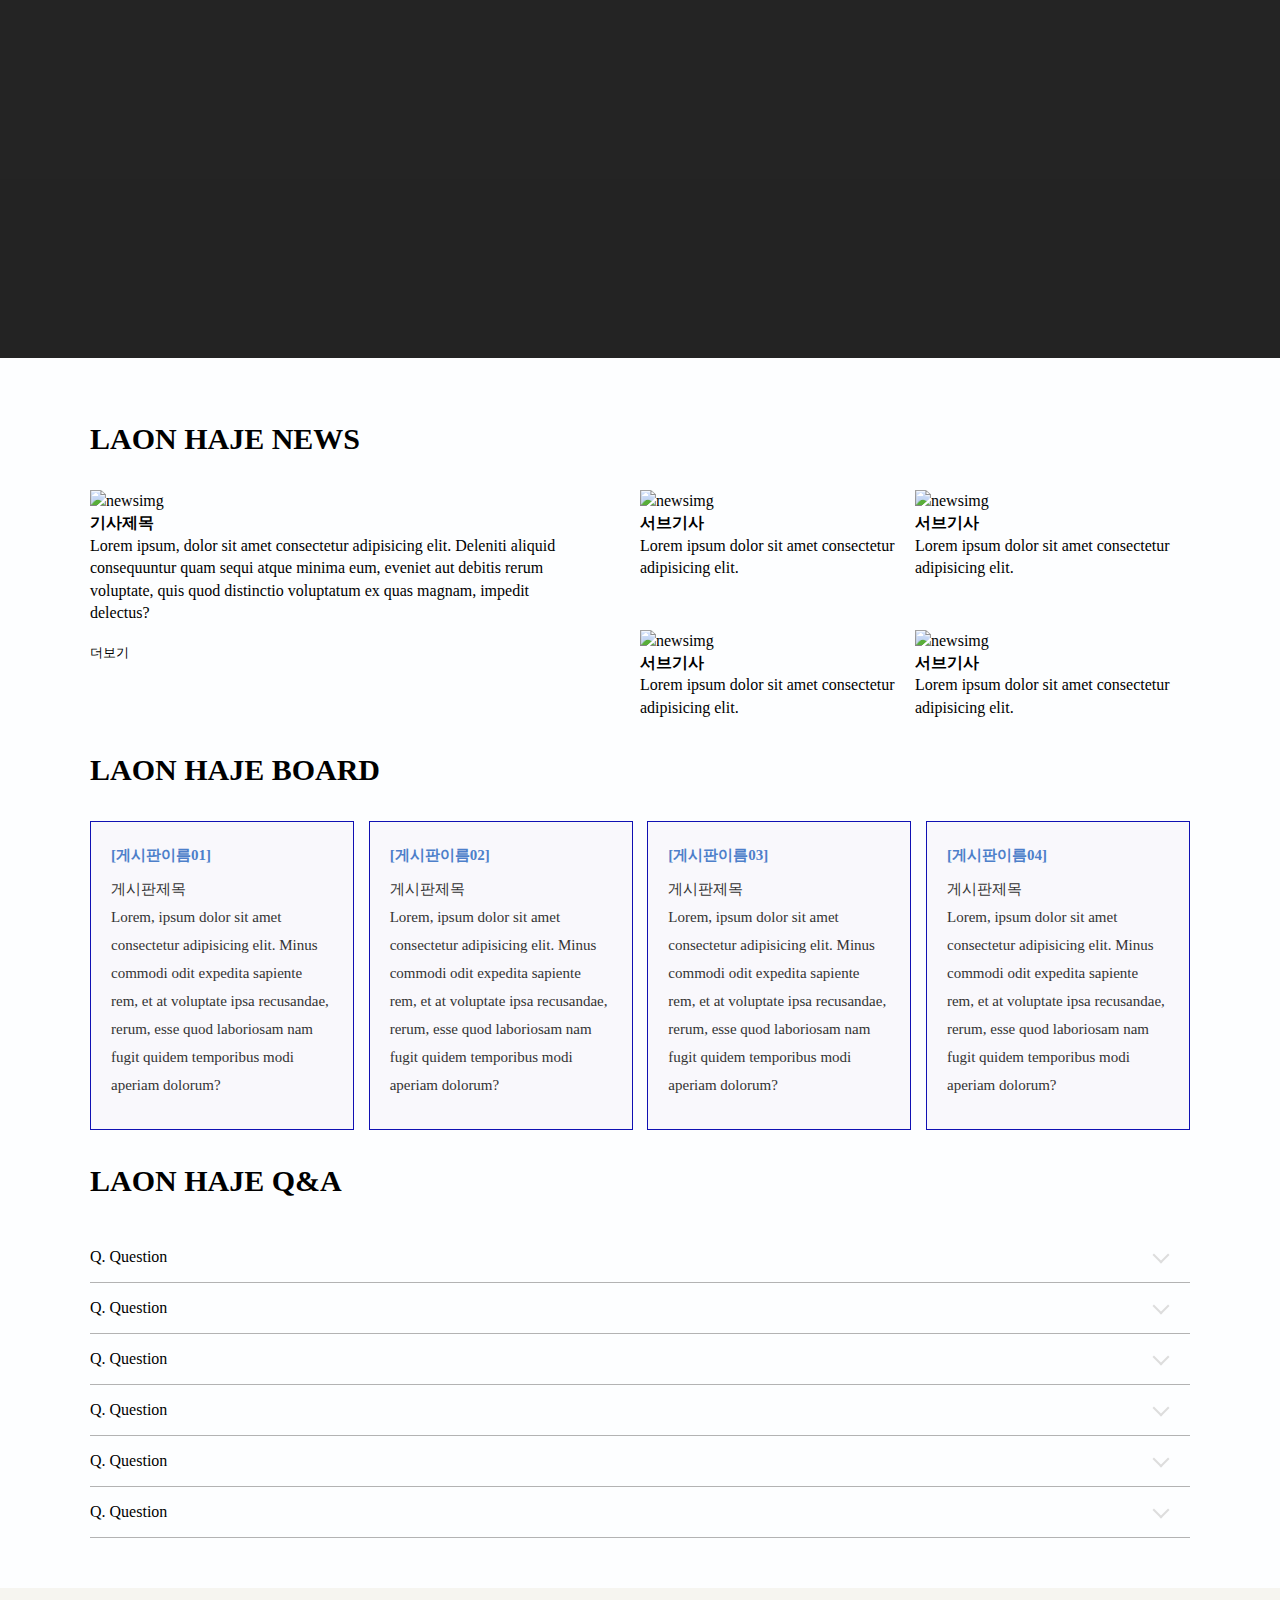
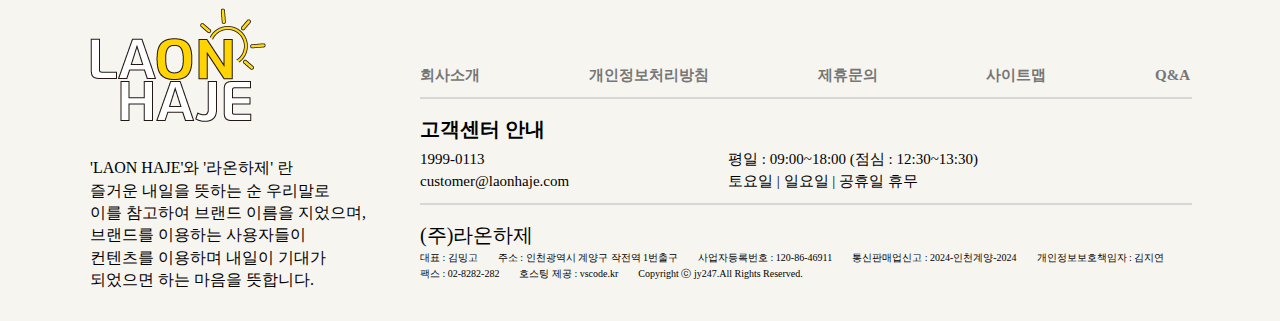
==== commit 87c61faf: "웹 접근성 - 퍼포먼스 점수 올리는 중..." ====
--- a/index.html
+++ b/index.html
@@ -3,12 +3,12 @@
   <head>
     <meta charset="UTF-8" />
     <meta name="viewport" content="width=device-width, initial-scale=1.0" />
-    <title>LAONHAJE RETRY</title>
+    <title>LAONHAJE RETRY </title>
 
     <link rel="stylesheet" href="./CSS/reset.css" />
 
     <!-- 슬라이드 -->
-    <link rel="stylesheet"href="https://cdn.jsdelivr.net/npm/swiper@8/swiper-bundle.min.css"/>
+    <link rel="stylesheet" href="https://cdn.jsdelivr.net/npm/swiper@8/swiper-bundle.min.css"/>
 
     <!-- CSS연결 -->
     <link rel="stylesheet" href="./CSS/style.css" />
@@ -82,7 +82,7 @@
             <li>
               <a href="./join.html">회원가입</a>
             </li>
-            <li>
+            <li class="mypage">
               <a href="./login.html">마이페이지</a>
             </li>
           </ul>
@@ -218,31 +218,31 @@
         <div class="swiper mySwiper">
           <div class="swiper-wrapper">
             <div class="swiper-slide">
-              <img src="./IMG/content01.jpg" alt="slide02_img"/>
-            </div>
-            <div class="swiper-slide">
-              <img src="./IMG/content02.jpg"  alt="slide02_img"/>
-            </div>
-            <div class="swiper-slide">
-              <img src="./IMG/content03.jpg" alt="slide02_img" />
-            </div>
-            <div class="swiper-slide">
-              <img src="./IMG/content04.jpg" alt="slide02_img" />
-            </div>
-            <div class="swiper-slide">
-              <img src="./IMG/content05.jpg" alt="slide02_img" />
-            </div>
-            <div class="swiper-slide">
-              <img src="./IMG/content06.jpg" alt="slide02_img" />
-            </div>
-            <div class="swiper-slide">
-              <img src="./IMG/content07.jpg" alt="slide02_img" />
-            </div>
-            <div class="swiper-slide">
-              <img src="./IMG/content08.jpg" alt="slide02_img" />
-            </div>
-            <div class="swiper-slide">
-              <img src="./IMG/content09.jpg" alt="slide02_img" />
+              <img src="./IMG/content01.webp" alt="slide02_img"/>
+            </div>
+            <div class="swiper-slide">
+              <img src="./IMG/content02.webp"  alt="slide02_img"/>
+            </div>
+            <div class="swiper-slide">
+              <img src="./IMG/content03.webp" alt="slide02_img" />
+            </div>
+            <div class="swiper-slide">
+              <img src="./IMG/content04.webp" alt="slide02_img" />
+            </div>
+            <div class="swiper-slide">
+              <img src="./IMG/content05.webp" alt="slide02_img" />
+            </div>
+            <div class="swiper-slide">
+              <img src="./IMG/content06.webp" alt="slide02_img" />
+            </div>
+            <div class="swiper-slide">
+              <img src="./IMG/content07.webp" alt="slide02_img" />
+            </div>
+            <div class="swiper-slide">
+              <img src="./IMG/content08.webp" alt="slide02_img" />
+            </div>
+            <div class="swiper-slide">
+              <img src="./IMG/content09.webp" alt="slide02_img" />
             </div>
           </div>
 
@@ -273,8 +273,8 @@
                 <a href="#none">
                   <h3>기사제목</h3>
                   <p>Lorem ipsum, dolor sit amet consectetur adipisicing elit. Deleniti aliquid consequuntur quam sequi atque minima eum, eveniet aut debitis rerum voluptate, quis quod distinctio voluptatum ex quas magnam, impedit delectus?</p>
-                  <a href="#none" class="btn">더보기</a>
                 </a>
+                <button type="button" class="btn">더보기</button>
               </div>
             </div>
           </div>
@@ -347,7 +347,7 @@
             </div>
           </li>
 
-          <li>
+          <li class="mobile_hidden">
             <a href="#none" class="defalt_board">
               <span>[게시판이름02]</span>
               <p>게시판제목</p>
@@ -450,73 +450,67 @@
     </section>
 
     <!-- 푸터영역 -->
-  <footer id="footer">
-    <div class="footer_cover inner">
-      <div class="footer_left">
-        <div class="logo">
-          <img src="./IMG/logo_01_footer.png" alt="footer_logo">
-        </div>
-        <div class="barand_about">
-          <p>'LAON HAJE'와 '라온하제' 란 <br>
-            즐거운 내일을 뜻하는 순 우리말로 <br>
-            이를 참고하여 브랜드 이름을 지었으며, <br>
-            브랜드를 이용하는 사용자들이 <br>
-            컨텐츠를 이용하며 내일이 기대가 <br>
-            되었으면 하는 마음을 뜻합니다. <br>
-          </p>
-        </div>
-        
-      </div>
-      <div class="footer_right">
-        <div class="footer_nav">
-          <ul>
-            <li><a href="#none">회사소개</a></li>
-            <li><a href="#none">개인정보처리방침</a></li>
-            <li><a href="#none">제휴문의</a></li>
-            <li><a href="#none">사이트맵</a></li>
-            <li><a href="#none">Q&A</a></li>
-          </ul>
-        </div>
-        
-
-      <div class="customer">
-        <span class="big">고객센터 안내</span><br />
-
-        <div class="customer_full">
-          <div class="customer_left">
-            <span class="regul">1999-0113 <br />customer@laonhaje.com</span>
-          </div>
-  
-          <div class="customer_right">
-            <span class="regul">
-              평일 : 09:00~18:00 (점심 : 12:30~13:30)
-              <br />토요일 | 일요일 | 공휴일 휴무
-            </span>
-          </div>
-        </div>
-      
-      </div>
-
-      <div class="footer_sub">
-        <span class="txt_ju">(주)라온하제</span>
+    <footer id="footer">
+      <div class="footer_cover inner">
         <div class="footer_left">
-          <div class="address01 same_ft">
+          <div class="logo">
+            <img src="./IMG/logo_01_footer.png" alt="footer_logo">
+          </div>
+          <div class="barand_about">
+            <p>'LAON HAJE'와 '라온하제' 란 <br>
+              즐거운 내일을 뜻하는 순 우리말로 <br>
+              이를 참고하여 브랜드 이름을 지었으며, <br>
+              브랜드를 이용하는 사용자들이 <br>
+              컨텐츠를 이용하며 내일이 기대가 <br>
+              되었으면 하는 마음을 뜻합니다. <br>
+            </p>
+          </div>
+          
+        </div>
+        <div class="footer_right">
+          <div class="footer_nav">
             <ul>
-              <li>대표 : 김밍고</li>
-              <li>주소 : 인천광역시 계양구 작전역 1번출구</li> 
-              <li>사업자등록번호 : 120-86-46911</li>
-              <li>통신판매업신고 : 2024-인천계양-2024</li>
-              <li>개인정보보호책임자 : 김지연</li> 
-              <li>팩스 : 02-8282-282</li> 
-              <li>호스팅 제공 : vscode.kr</li>
-              <li>Copyright ⓒ jy247.All Rights Reserved.</li>
+              <li><a href="#none">회사소개</a></li>
+              <li><a href="#none">개인정보처리방침</a></li>
+              <li><a href="#none">제휴문의</a></li>
+              <li><a href="#none">사이트맵</a></li>
+              <li><a href="#none">Q&A</a></li>
             </ul>
-          </div>
+          </div>       
+        <div class="customer">
+          <span class="big">고객센터 안내</span><br />
+          <div class="customer_full">
+            <div class="customer_left">
+              <span class="regul">1999-0113 <br />customer@laonhaje.com</span>
+            </div>    
+            <div class="customer_right">
+              <span class="regul">
+                평일 : 09:00~18:00 (점심 : 12:30~13:30)
+                <br />토요일 | 일요일 | 공휴일 휴무
+              </span>
+            </div>
+          </div>
+        </div>
+        <div class="footer_sub">
+          <span class="txt_ju">(주)라온하제</span>
+          <div class="footer_left">
+            <div class="address01 same_ft">
+              <ul>
+                <li>대표 : 김밍고</li>
+                <li>주소 : 인천광역시 계양구 작전역 1번출구</li> 
+                <li>사업자등록번호 : 120-86-46911</li>
+                <li>통신판매업신고 : 2024-인천계양-2024</li>
+                <li>개인정보보호책임자 : 김지연</li> 
+                <li>팩스 : 02-8282-282</li> 
+                <li>호스팅 제공 : vscode.kr</li>
+                <li>Copyright ⓒ jy247.All Rights Reserved.</li>
+              </ul>
+            </div>
+        </div>
       </div>
     </div>
     </div>
-
-  </footer>
+    </footer>
   </body>
 
 
--- a/CSS/style.css
+++ b/CSS/style.css
@@ -1,58 +1,3 @@
-@font-face{
-  font-family:'ImcreSoojin';
-  src:url("https://cdn.jsdelivr.net/gh/projectnoonnu/noonfonts_20-04@2.3/ImcreSoojin.woff") format("woff");
-  font-weight:normal;
-  font-style:normal
-}
-
-@font-face{
-  font-family:'GmarketSansMedium';
-  src:url("https://cdn.jsdelivr.net/gh/projectnoonnu/noonfonts_2001@1.1/GmarketSansMedium.woff") format("woff");
-  font-weight:normal;
-  font-style:normal
-}
-
-@font-face{
-  font-family:'GmarketSansBold';
-  src:url("https://cdn.jsdelivr.net/gh/projectnoonnu/noonfonts_2001@1.1/GmarketSansBold.woff") format("woff");
-  font-weight:normal;
-  font-style:normal;
-}
-
-@font-face{
-  font-family:'UhBeeSeulvely';
-  src:url("https://cdn.jsdelivr.net/gh/projectnoonnu/noonfonts_five@.2.0/UhBeeSeulvely.woff") format("woff");
-  font-weight:normal;
-  font-style:normal;
-}
-
-@font-face{
-  font-family:'BRBA_B';
-  src:url("https://cdn.jsdelivr.net/gh/projectnoonnu/noonfonts_seven@1.2/BRBA_B.woff") format("woff");
-  font-weight:normal;
-  font-style:normal;
-}
-
-@font-face{
-  font-family:'RixYeoljeongdo_Regular';
-  src:url("https://cdn.jsdelivr.net/gh/projectnoonnu/noonfonts_2102-01@1.0/RixYeoljeongdo_Regular.woff") format("woff");
-  font-weight:normal;
-  font-style:normal;
-}
-
-@font-face{
-  font-family:'TmoneyRoundWindExtraBold';
-  src:url("https://cdn.jsdelivr.net/gh/projectnoonnu/noonfonts_20-07@1.0/TmoneyRoundWindExtraBold.woff") format("woff");
-  font-weight:normal;
-  font-style:normal;
-}
-
-@font-face{
-  font-family:'KOTRA_BOLD-Bold';
-  src:url("https://cdn.jsdelivr.net/gh/projectnoonnu/noonfonts_20-10-21@1.1/KOTRA_BOLD-Bold.woff") format("woff");
-  font-weight:normal;
-  font-style:normal;
-}
 
 @font-face{
   font-family:'NEXON Lv1 Gothic OTF';
@@ -64,26 +9,6 @@
 @font-face{
   font-family:'NEXON Lv2 Gothic Bold';
   src:url("https://cdn.jsdelivr.net/gh/projectnoonnu/noonfonts_20-04@2.1/NEXON Lv2 Gothic Bold.woff") format("woff");
-  font-weight:normal;
-  font-style:normal;
-}
-
-@font-face{
-  font-family:'RixYeoljeongdo_Regular';
-  src:url("https://cdn.jsdelivr.net/gh/projectnoonnu/noonfonts_2102-01@1.0/RixYeoljeongdo_Regular.woff") format("woff");
-  font-weight:normal;
-  font-style:normal;
-}
-
-@font-face{font-family:'Binggrae-Bold';
-  src:url("https://cdn.jsdelivr.net/gh/projectnoonnu/noonfonts_one@1.0/Binggrae-Bold.woff") format("woff");
-  font-weight:normal;
-  font-style:normal;
-}
-
-@font-face{
-  font-family:'TmonMonsori';
-  src:url("https://cdn.jsdelivr.net/gh/projectnoonnu/noonfonts_two@1.0/TmonMonsori.woff") format("woff");
   font-weight:normal;
   font-style:normal;
 }
@@ -485,6 +410,12 @@
   font-size: 30px;
 }
 
+.news button{
+  border: none;
+  background: none;
+  font-family: 'NEXON Lv1 Gothic OTF';
+}
+
 .news .contenst-news{
   display: flex;
   justify-content: space-between;  
@@ -962,13 +893,43 @@
 
 /* 모바일 가로, 모바일 세로 (해상도 480px ~ 767px)*/
 @media all and (max-width:430px) {
+  header{
+    max-width: 430px;
+  }
+  
   .inner{
     max-width: 430px;
     margin: 0 auto;
     position: relative; 
     display: block;
   }
-  .bubble.b7{
+
+  header > .inner > .logo {
+    top: 0px;
+    left: -35px;
+}
+
+  header > .inner > .logo > img {
+    width: 180px;
+}
+
+header .sub-menu {
+  right: 10px;
+}
+
+header .sub-menu .menu li a {
+  padding: 10px 10px;
+  font-size: 15px;
+}
+
+header .sub-menu .mypage {
+  display: none;
+}
+
+
+
+
+  .bubble-group{
     display: none;
   }
 
@@ -982,14 +943,119 @@
     justify-content: space-between;
   }
   
+  header nav .main-menu .item .item__name,
+  header .main-menu .item .item__contents > ul > li > a{
+    font-size: 12px;
+  }
+  header .main-menu .item .item__contents > ul{
+  padding: 8px 0;
+  }
+
+
   header .main-menu .item {
     flex: none;
   }
 
+  header .main-menu .item .item__name{
+    font-size: 12px;
+  }
+
+  header .main-menu .item .item__name {
+    padding: 10px 16px;
+}
 
   .mobile_hidden{
     display: none;
   }
-}
-
-
+
+  .news h2 {
+    padding: 15px 0;
+  }
+  .news .contenst-news .left .left_box .main_news_box img {
+  width: 100%;
+  }
+
+  .news .contenst-news .left .left_box .main_news_box a h3 {
+    font-size: 15px;
+}
+
+.news .contenst-news .left .left_box .main_news_box a p {
+  font-size: 10px;
+}
+
+
+
+
+.qna .dl_box{
+  text-align: center;
+  font-size: 20px;
+}
+
+.qna .qna_box .dl_box .question {
+  line-height: 45px;
+}
+
+.qna .qna_box .dl_box .answer {
+  padding: 15px 0;
+}
+
+#footer .footer_left {
+  width: 100%;
+  margin: 0 auto;
+  display: inline-block;
+}
+
+#footer .footer_cover .footer_left img {
+  margin: 0 auto;
+  padding: 0 0 10px 0;
+}
+
+#footer .footer_left .barand_about p {
+  text-align: center;
+}
+
+.footer_nav {
+  padding: 0;
+}
+
+.footer_nav > ul > li > a {
+  font-size: 10px;
+  padding: 0 10px;
+}
+
+.barand_about {
+  padding: 0;
+}
+
+#footer .footer_right {
+  width: 100%;
+}
+
+.customer {
+  text-align: center;
+}
+
+.customer_left {
+  width: 45%;
+}
+
+.customer .regul {
+  font-size: 10px;
+}
+
+.footer_sub {
+  text-align: center;
+}
+
+.footer_left .address01{
+  text-align: center;
+} 
+
+.footer_sub .footer_left .address01 > ul {
+  justify-content: center;
+}
+
+
+}
+
+
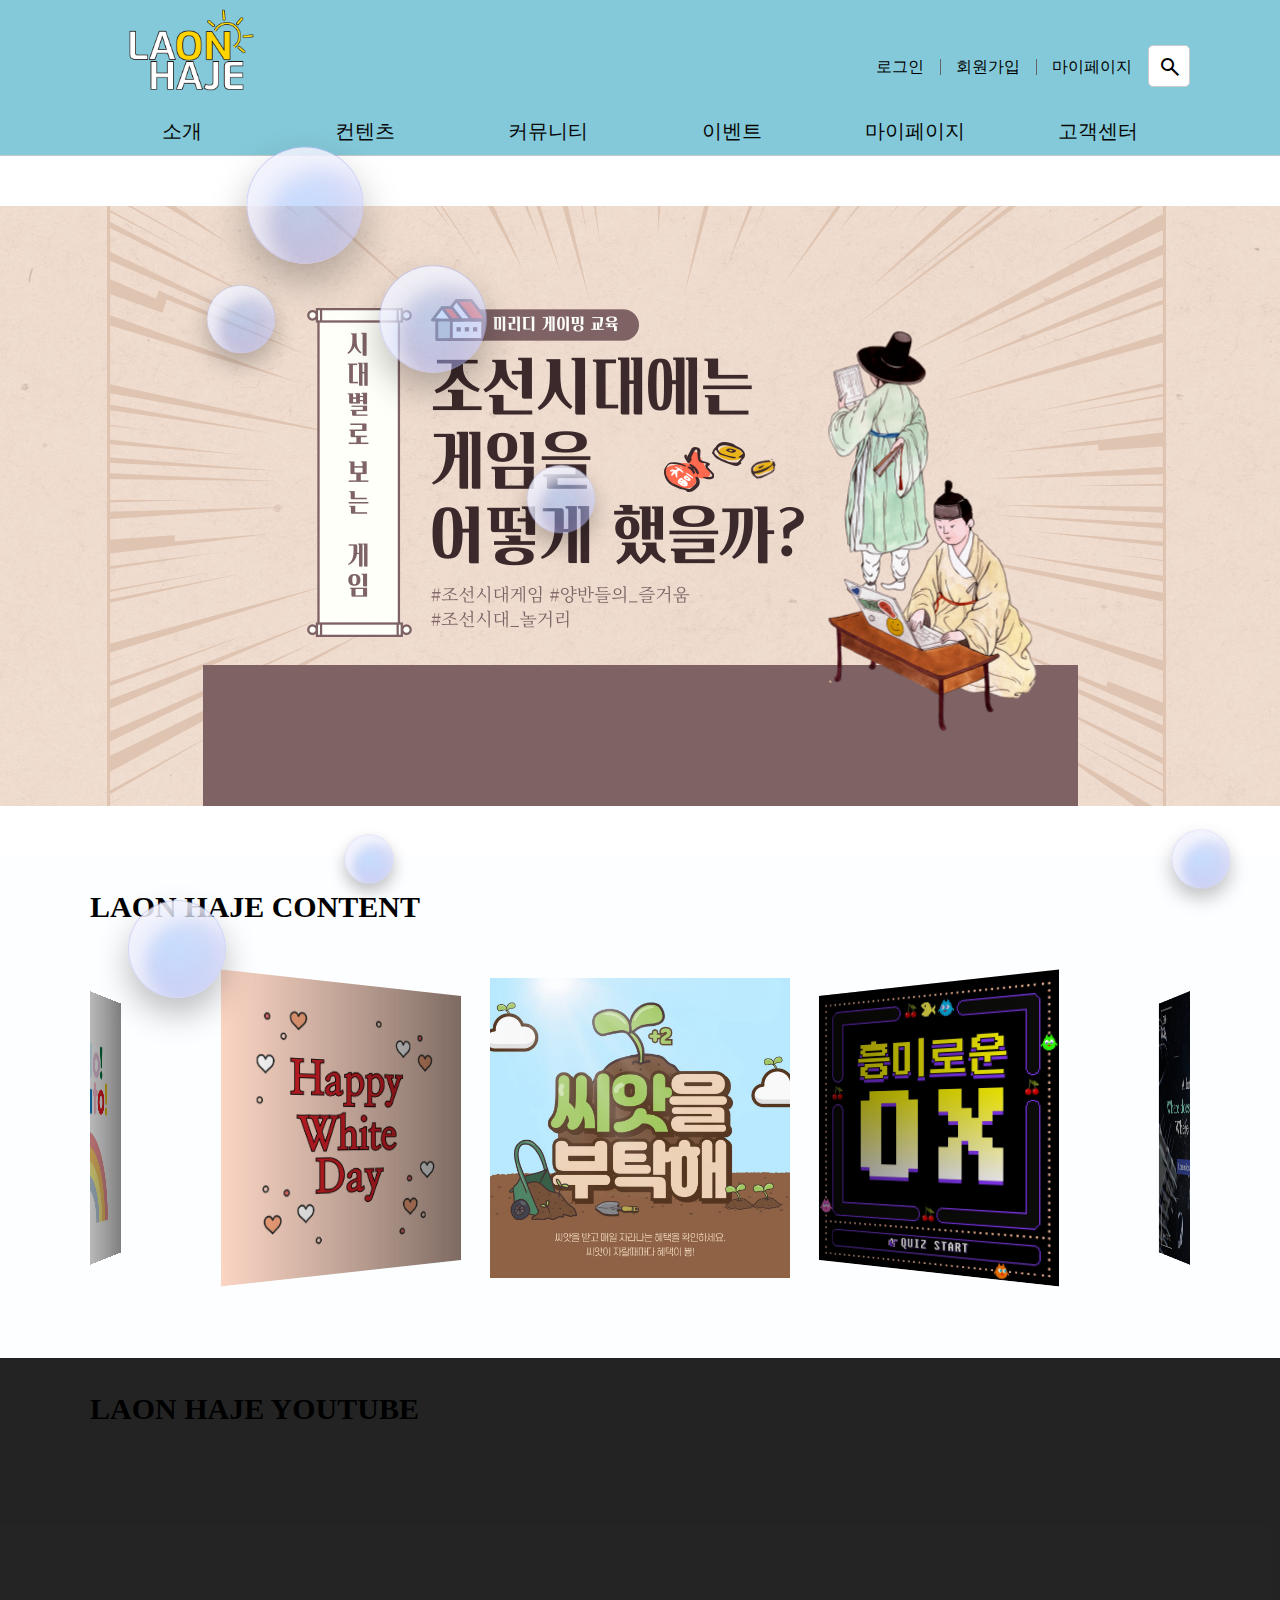
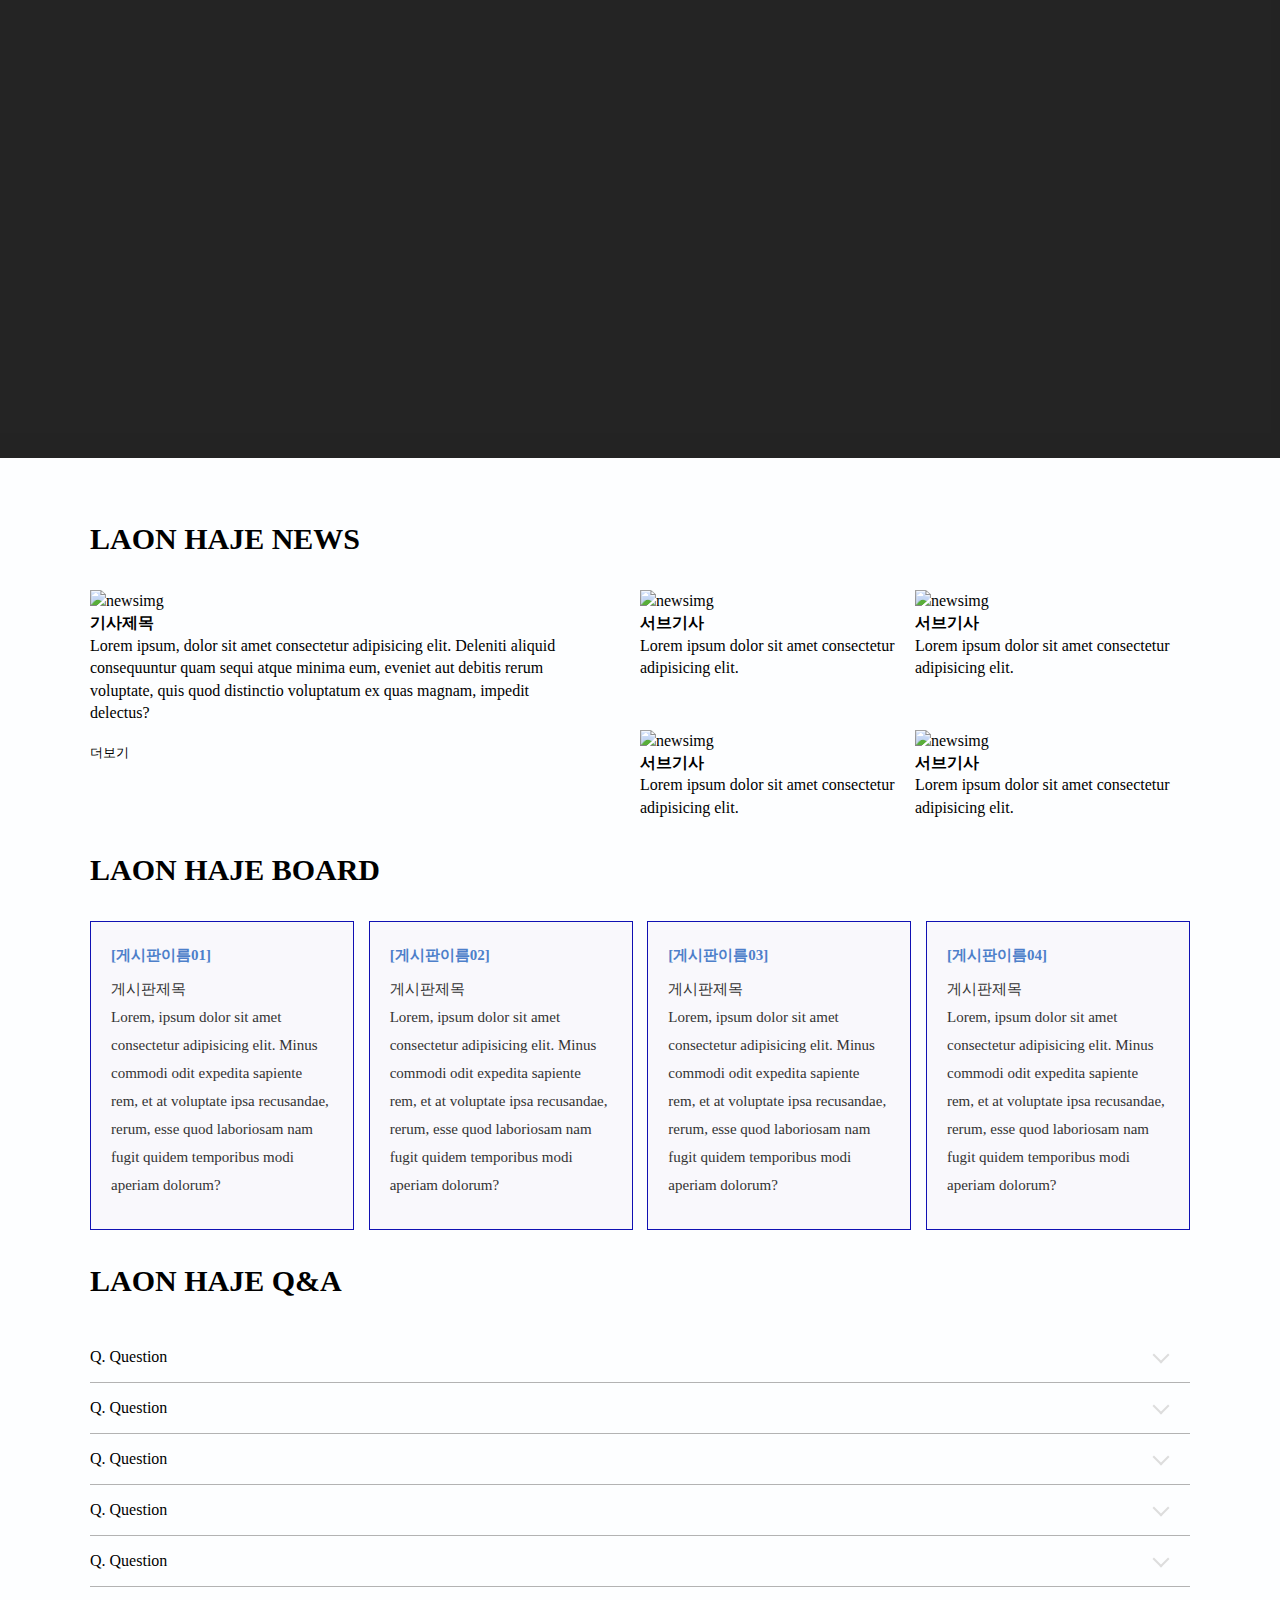
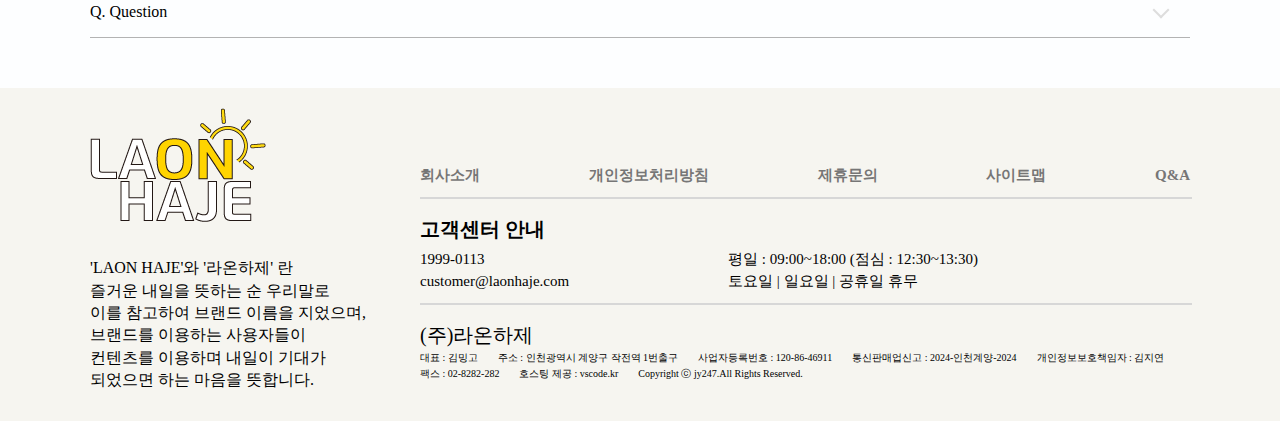
==== commit 7e240894: "로딩페이지 작업 완료 폴더 정리" ====
--- a/index.html
+++ b/index.html
@@ -58,6 +58,11 @@
     <script defer src="./JS/slide.js"></script>
   </head>
   <body>
+    <div class="loading">
+      <h1><img src="./IMG/Vanilla@1x-0.6s-1920px-1280px.gif" alt=""></h1>
+    </div>
+
+
     <!-- 장난꾸러기 낭낭 + 밝은 컬러 색상 컨택 -->
     <!-- 버블버블 느낌 (백그라운드 이미지에 == 이벤트 같은 페이지 백그라운드로 넣어버리기 auto XX 새로고침 했을때 뽈로로롱)낭낭 + 통통뛰는 느낌 애니메이션 컨택 -->
     <!-- 네브 바 하버 드롭다운 각각 주기 -->
@@ -77,13 +82,13 @@
           <!-- menu item -->
           <ul class="menu">
             <li>
-              <a href="./login.html">로그인</a>
+              <a href="./sub_page/login.html">로그인</a>
             </li>
             <li>
-              <a href="./join.html">회원가입</a>
+              <a href="./sub_page/join.html">회원가입</a>
             </li>
             <li class="mypage">
-              <a href="./login.html">마이페이지</a>
+              <a href="./sub_page/login.html">마이페이지</a>
             </li>
           </ul>
           <!-- 검색영역 -->
@@ -116,7 +121,7 @@
                 <!-- HOT DEAL강조해주기 -->
                 <li><a href="javascript:void(0)">HOT DEAL</a></li>
                 <li><a href="javascript:void(0)">FREE</a></li>
-                <li><a href="./GAME.html">GAME</a></li>
+                <li><a href="./sub_page/GAME.html">GAME</a></li>
                 <li><a href="javascript:void(0)">MOVIE</a></li>
                 <li><a href="javascript:void(0)">TRAVEL</a></li>
                 <li><a href="javascript:void(0)">STUDY</a></li>
--- a/CSS/style.css
+++ b/CSS/style.css
@@ -48,6 +48,25 @@
   max-width: 1100px;
   margin: 0 auto;
   position: relative;
+}
+/* #3999BF
+#84C9D9
+#F2E085
+#F2CA52
+#F2E3B3 */
+
+.loading{
+  position: absolute;
+  top: 0;
+  left: 0;
+  width: 100vw;
+  height: 100vh;
+  background: rgba(255, 255, 255, 0.8);
+  display: flex;
+  align-items: center;
+  justify-content: center;
+  z-index: 9999;
+  transition: all 0.3s;
 }
 
 /*  background_effect-BUBBLE */
@@ -117,7 +136,7 @@
 
 /* HEADER */
 header {
-  background-color: #f6f5f0;
+  background-color: #84C9D9;
   border-bottom: 1px solid #c8c8c8;
   width: 100%;
   position: fixed;
@@ -126,7 +145,6 @@
 }
 
 header > .inner{
-  /* background-color: #aefff8; */
   height: 155px;
 }
 
@@ -167,10 +185,9 @@
 }
 
 header .sub-menu .menu li a:hover{
-  color: #0b0980;
+  color: #F2E085;
   font-weight: bold;
 }
-
 
 /* 메뉴 아이템 사이 구분선 */
 header .sub-menu .menu li::after{
@@ -250,15 +267,15 @@
 }
 
 header .main-menu .item:hover .item__name{
-  background-color: #87a9f3;
-  color: #000000;
+  background-color: #3999BF;
+  color: #F2E085;
   font-weight: bold;
   border-radius: 6px 6px 0 0; 
 
 }
 
 header .main-menu .item .item__contents{
-  background-color: #cfcfcc;
+  background-color: #aceaee;
   position: fixed;
   width: 100%;
   left: 0;
@@ -290,7 +307,7 @@
 }
 
 header .main-menu .item .item__contents > ul > li:hover a{
-  color: #000000;
+  color: #F2E085;
   font-weight: bold;
 }
 
@@ -303,53 +320,18 @@
 /* MAIN BANNER */
 .main_banner{
   margin-top: 156px;
-  /* background-image: url("https://via.placeholder.com/1280x600"); */
   background-position: center;
-  height: 600px;
-}
-
-
+  height: 700px;
+}
 
 /* CONTENT */
-.content{
-
-
-}
+.content{}
 
 .content h2{
   text-align: left;
   padding: 30px 0 0;
   font-size: 30px;
-
-}
-/* .content_focus{
-  width: 100%;
-  display: flex;
-  margin: 0 auto;
-}
-
-.content_focus .content_focus01{
-  background-color: yellow;
-  width: 45px;
-  height: 5px;
-  transform: rotate(60deg);
-  margin: 0 auto;
-}
-.content_focus .content_focus02{
-  background-color: yellow;
-  width: 45px;
-  height: 5px;
-  transform: rotate(90deg);
-  margin: 0 auto;
-}
-.content_focus .content_focus03{
-  background-color: yellow;
-  width: 45px;
-  height: 5px;
-  transform: rotate(-60deg);
-  margin: 0 auto;
-} */
-
+}
 
 /* YOUTUBE */
 .youtube{
@@ -535,7 +517,7 @@
   color: #333;
   margin: 0 20px;
   font-size: 15px;
-  font-family: 'NEXON Lv1 Gothic OTF';s
+  font-family: 'NEXON Lv1 Gothic OTF';
 }
 
 
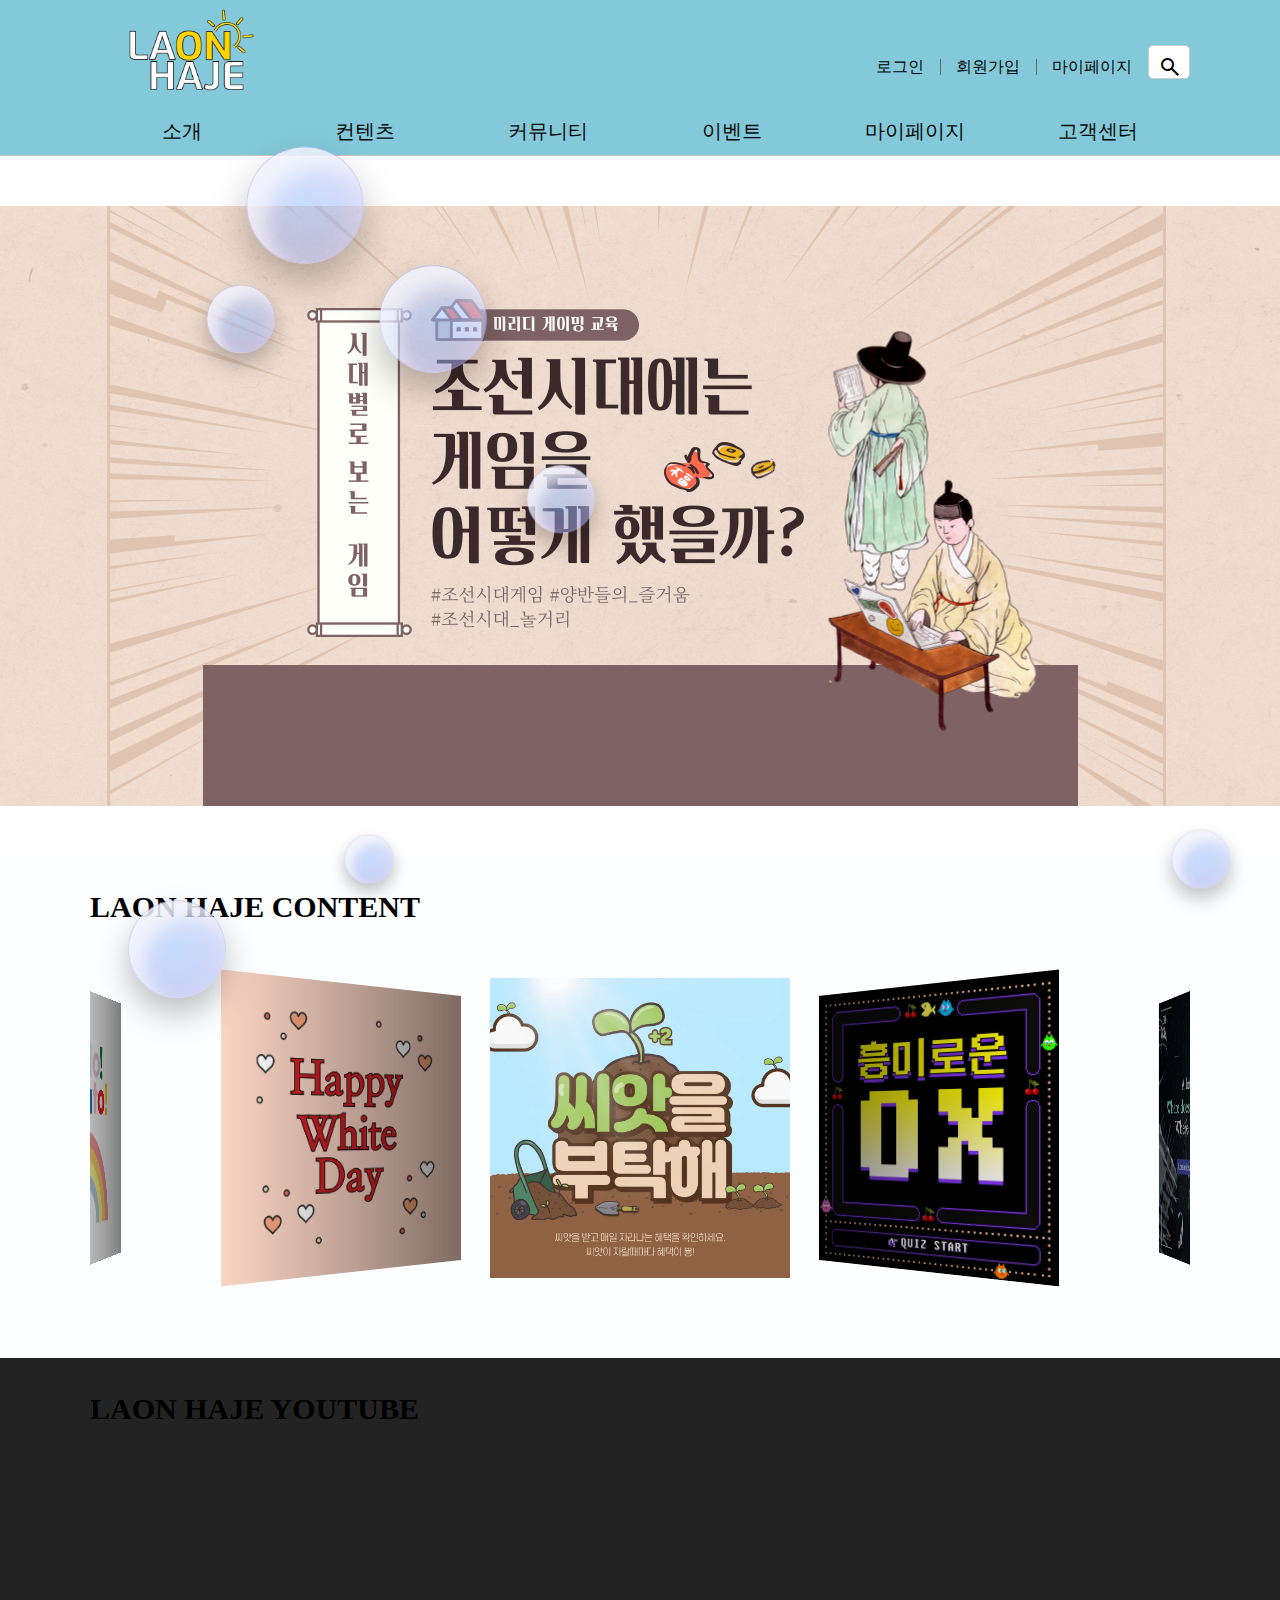
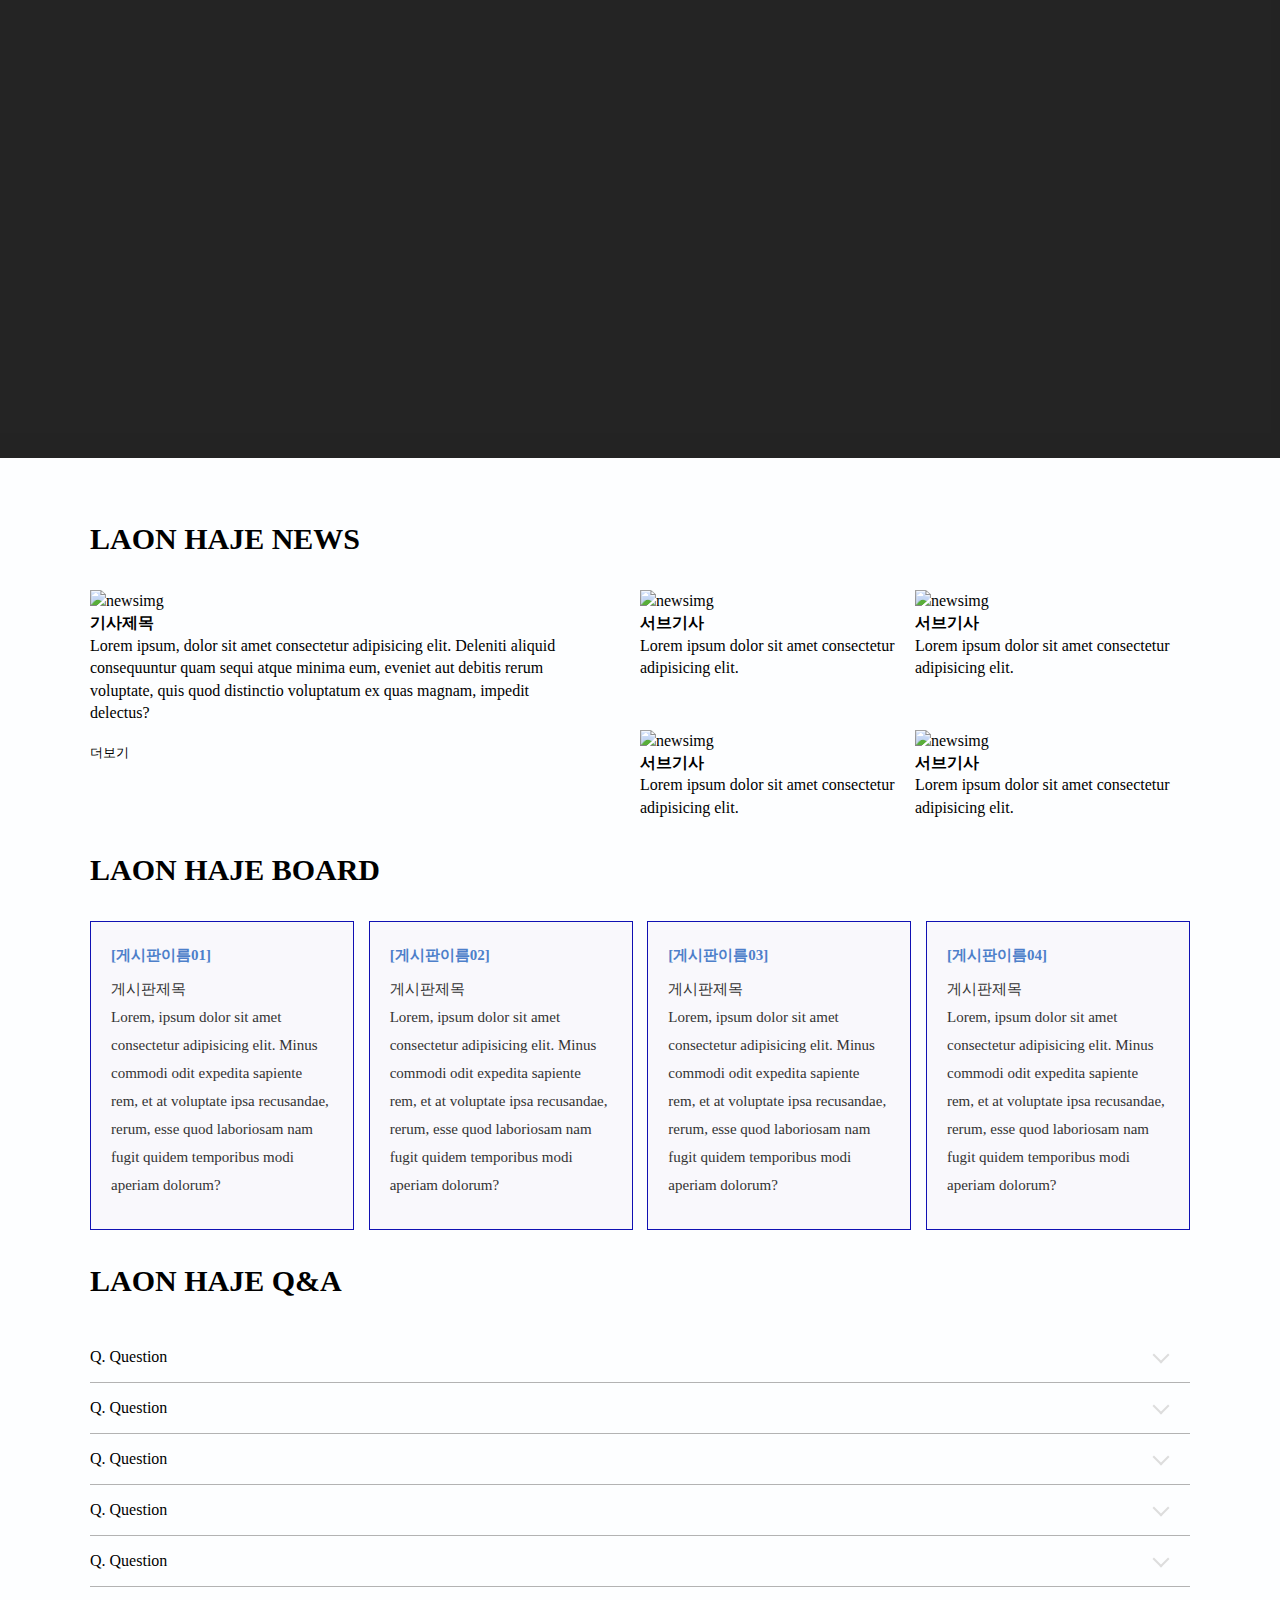
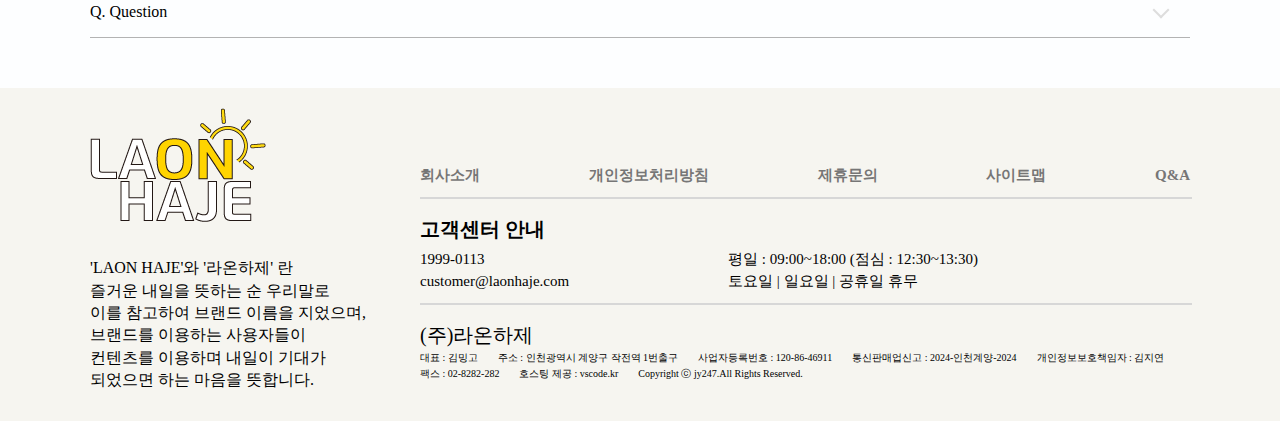
==== commit 472d131b: "서치아이콘 눌렀을 때 영역 확장" ====
--- a/index.html
+++ b/index.html
@@ -93,10 +93,12 @@
           </ul>
           <!-- 검색영역 -->
           <div class="search">
-            <input type="text" placeholder="궁금하신 점이 있으신가요?" />
+            <label class="search" for="search-input">
+            <input id="search-input" type="text" placeholder="궁금하신 점이 있으신가요?">
             <span class="material-symbols-outlined">
               search
-              </span>
+            </span>
+          </label>
           </div>
         </div>
 
--- a/CSS/style.css
+++ b/CSS/style.css
@@ -204,7 +204,7 @@
 
 header .sub-menu .menu li:first-child::after{
   display: none;
- }
+}
 
 header .sub-menu .search{
   position: relative;
@@ -214,7 +214,7 @@
 header .sub-menu .search input{
   width: 36px;
   height: 34px;
-  padding: 20px 20px;
+  padding: 0 20px;
   border: 1px solid #ccc;
   border-radius: 5px;
   box-sizing: border-box;
@@ -222,6 +222,7 @@
   color: #777;
   font-size: 12px;
   transition: width 0.4s;
+  outline: none;
 }
 
 header .sub-menu .search input:focus{
@@ -235,7 +236,14 @@
   transition: opacity 0.4s;
   position: absolute;
   top: 10px;
-  right: 8px
+  /* top: 50%; */
+  right: 8px;
+  transform: translateY(-50%);
+  cursor: pointer;
+}
+
+header .sub-menu .search .material-symbols-outlined:hover {
+  color: #5646df;
 }
 
 header .sub-menu .search input:focus + .material-symbols-outlined{
